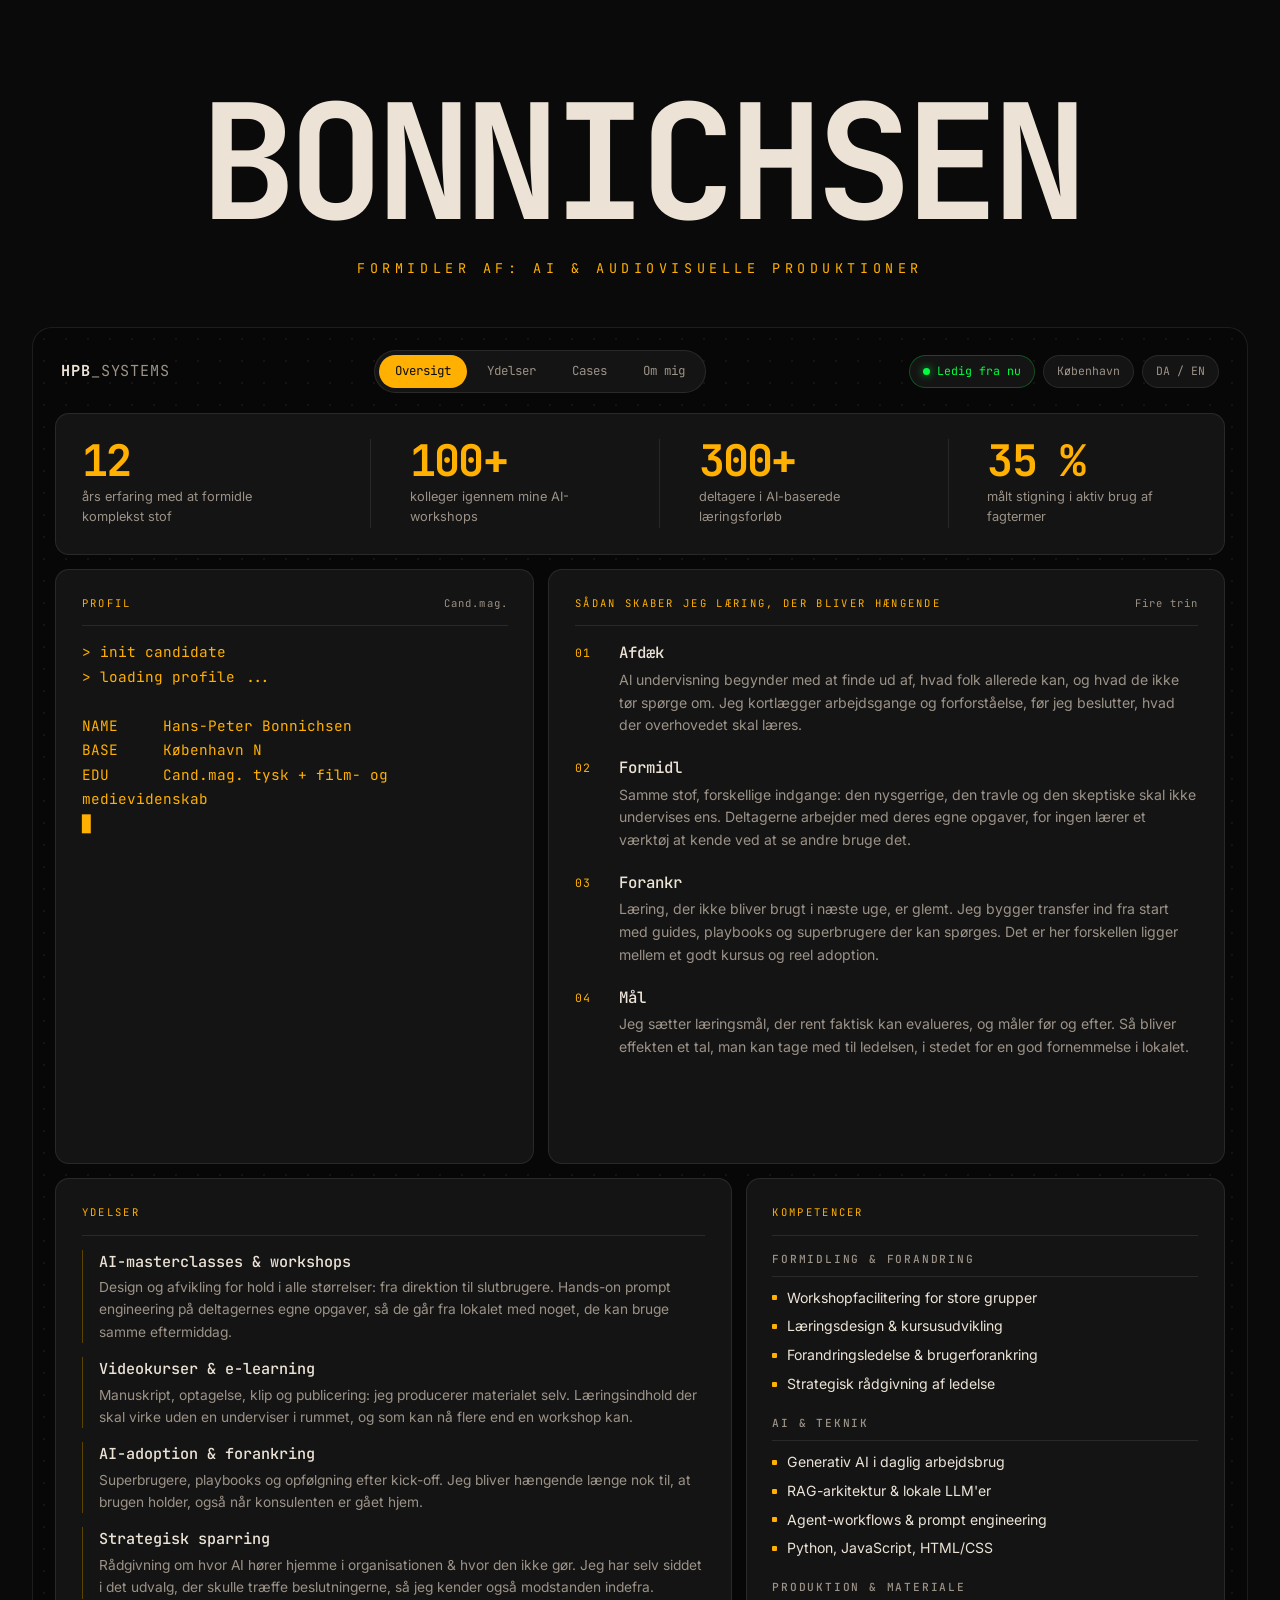
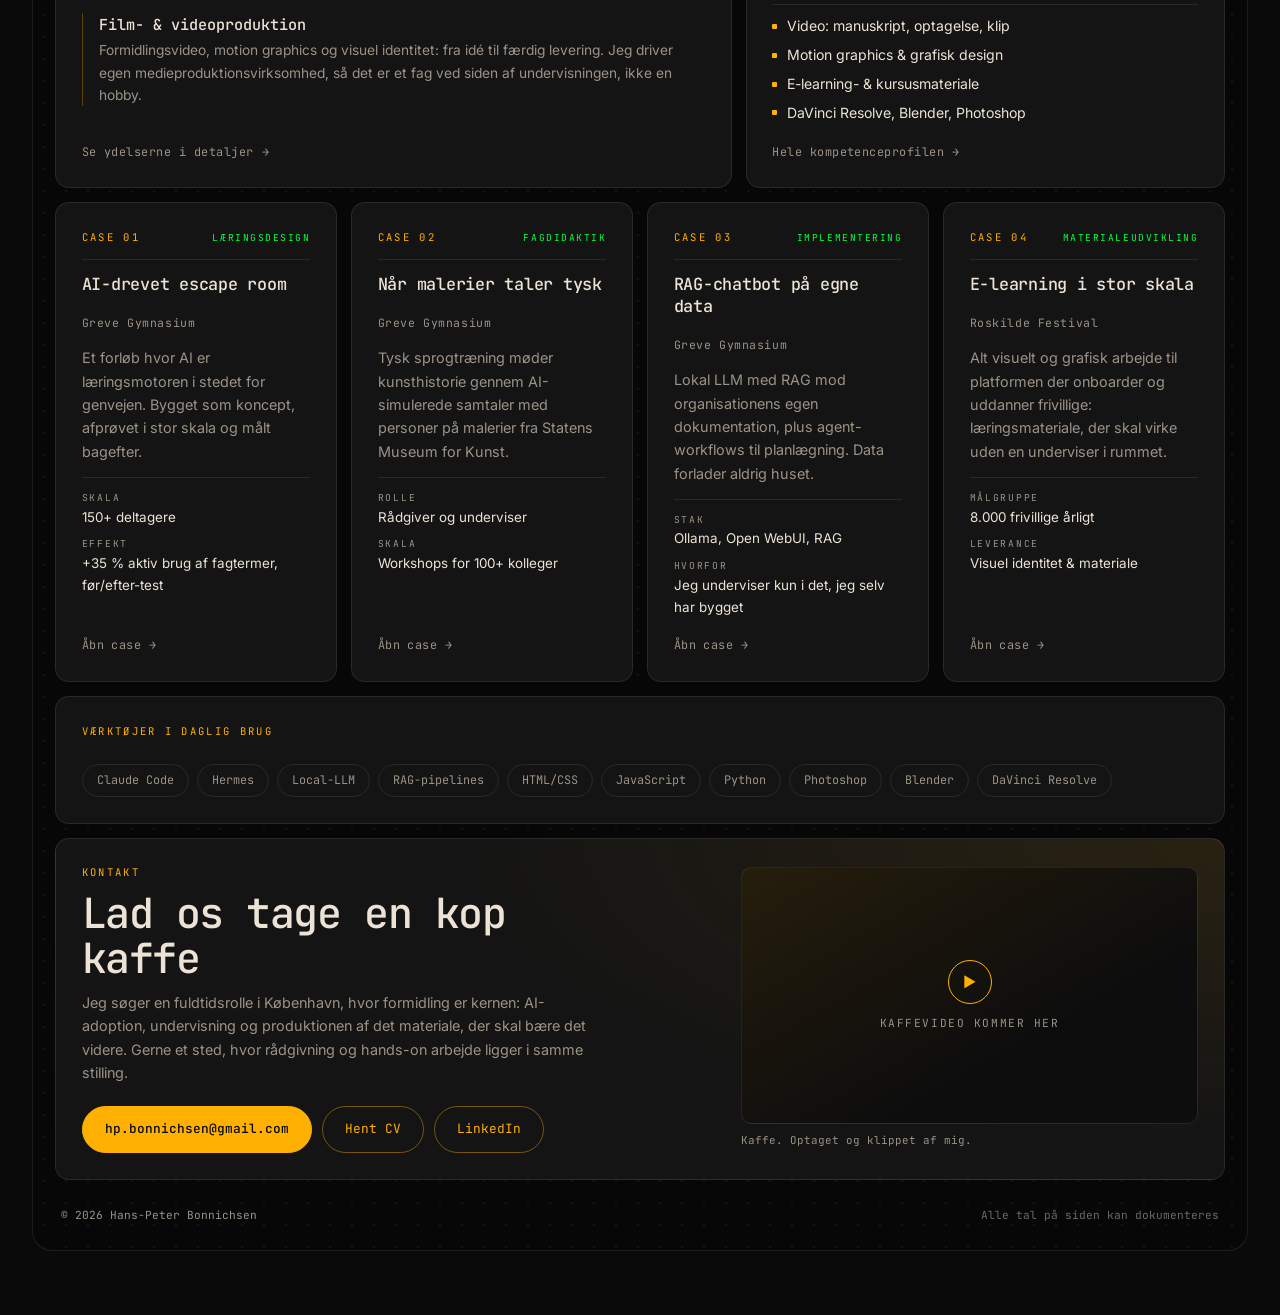
==== index.html @ f0ff15a0 "Portfolio-prototype: forside og om-side" ====
<!DOCTYPE html>
<html lang="da">
<head>
<meta charset="utf-8">
<meta name="viewport" content="width=device-width, initial-scale=1">
<title>Hans-Peter Bonnichsen · Formidler af AI og audiovisuelle produktioner</title>
<meta name="description" content="AI-konsulent, underviser og medieproducent. Jeg får AI ud at leve hos medarbejderne gennem masterclasses, workshops og videokurser. Med forankring og målt effekt.">
<link rel="preconnect" href="https://fonts.googleapis.com">
<link rel="preconnect" href="https://fonts.gstatic.com" crossorigin>
<link href="https://fonts.googleapis.com/css2?family=Inter:wght@400;500;600&family=JetBrains+Mono:wght@400;500;700&display=swap" rel="stylesheet">
<link rel="stylesheet" href="css/style.css">
</head>
<body>

<a class="skip-link" href="#dashboard">Spring til indhold</a>

<!-- ── Wordmark ───────────────────────────────────────────────────────── -->
<header class="wordmark">
  <h1 class="wordmark__text">BONNICHSEN</h1>
  <p class="wordmark__sub">Formidler af: AI &amp; audiovisuelle produktioner</p>
</header>

<!-- ── Dashboard-ramme ────────────────────────────────────────────────── -->
<main class="frame" id="dashboard">
  <div class="frame__inner">

    <!-- Topbar -->
    <nav class="topbar" aria-label="Primær">
      <span class="topbar__logo">HPB<span class="topbar__logo-dim">_SYSTEMS</span></span>

      <ul class="topbar__nav">
        <li><a href="#dashboard" class="is-active" aria-current="page">Oversigt</a></li>
        <li><a href="ydelser.html">Ydelser</a></li>
        <li><a href="cases.html">Cases</a></li>
        <li><a href="om.html">Om mig</a></li>
      </ul>

      <div class="topbar__status">
        <span class="chip chip--live"><span class="dot" aria-hidden="true"></span>Ledig fra nu</span>
        <span class="chip">København</span>
        <span class="chip">DA / EN</span>
      </div>
    </nav>

    <!-- ── Bento-grid ─────────────────────────────────────────────────── -->
    <div class="bento">

      <!-- KPI-stribe -->
      <section class="card card--kpi" aria-label="Nøgletal" data-reveal>
        <ul class="kpis">
          <li class="kpi">
            <span class="kpi__value" data-count="12" data-suffix="">0</span>
            <span class="kpi__unit">års erfaring med at formidle komplekst stof</span>
          </li>
          <li class="kpi">
            <span class="kpi__value" data-count="100" data-suffix="+">0</span>
            <span class="kpi__unit">kolleger igennem mine AI-workshops</span>
          </li>
          <li class="kpi">
            <span class="kpi__value" data-count="300" data-suffix="+">0</span>
            <span class="kpi__unit">deltagere i AI-baserede læringsforløb</span>
          </li>
          <li class="kpi">
            <span class="kpi__value" data-count="35" data-suffix=" %">0</span>
            <span class="kpi__unit">målt stigning i aktiv brug af fagtermer</span>
          </li>
        </ul>
      </section>

      <!-- Profil -->
      <a class="card card--profile" href="om.html" data-reveal>
        <div class="card__head">
          <span class="card__label">Profil</span>
          <span class="card__meta">Cand.mag.</span>
        </div>

        <!-- Terminal og indhold ligger i samme grid-celle, så de kan krydsfade
             uden at kortet skifter højde. Boot-sekvensen er dekorativ: den vises
             kun når JS kører, og kun én gang pr. session. -->
        <div class="profile__stack">
        <div class="terminal" data-terminal aria-hidden="true">
          <pre class="terminal__out"></pre>
        </div>

        <div class="profile__content">
        <div class="identity">
          <!-- Bevidst uden foto: monogrammet holder profilkortet roligt, og
               portrættet er gemt til om-siden. -->
          <div class="avatar" aria-hidden="true">
            <span class="avatar__monogram">HPB</span>
          </div>
          <div>
            <h2 class="card__title card__title--lg">Hans-Peter Bonnichsen</h2>
            <p class="card__org">AI-konsulent, underviser &amp; medieproducent</p>
          </div>
        </div>

        <p class="lede">
          Teknologien er sjældent problemet. Det er afstanden mellem værktøjet og
          den travle medarbejder, der afgør, om AI bliver til værdi eller til et
          abonnement, ingen bruger. Jeg lukker den afstand: i lokalet og i materialet.
        </p>

        <p class="card__text">
          Jeg bygger selv løsningerne, underviser dem der skal bruge dem, og
          producerer det materiale, der skal bære brugen videre bagefter.
          Grundlæggende er jeg uddannet til at oversætte: først mellem dansk og tysk,
          siden mellem billede og betydning, nu mellem det en model kan, og det en
          medarbejder har brug for. Øvelsen er den samme hver gang. Find ud af hvad
          modtageren allerede kan, og byg broen derfra. Cand.mag. i tysk og film- og
          medievidenskab, master i informatik undervejs, tolv år som underviser og
          egen medieproduktionsvirksomhed.
        </p>

        <span class="card__cta">Mere om mig<span class="arrow" aria-hidden="true">→</span></span>
        </div><!-- /profile__content -->
        </div><!-- /profile__stack -->
      </a>

      <!-- Metode -->
      <section class="card card--method" aria-labelledby="metode-titel" data-reveal>
        <div class="card__head">
          <span class="card__label" id="metode-titel">Sådan skaber jeg læring, der bliver hængende</span>
          <span class="card__meta">Fire trin</span>
        </div>

        <ol class="steps">
          <li class="step">
            <span class="step__num">01</span>
            <div>
              <h3 class="step__title">Afdæk</h3>
              <p class="step__text">
                Al undervisning begynder med at finde ud af, hvad folk allerede kan,
                og hvad de ikke tør spørge om. Jeg kortlægger arbejdsgange og
                forforståelse, før jeg beslutter, hvad der overhovedet skal læres.
              </p>
            </div>
          </li>
          <li class="step">
            <span class="step__num">02</span>
            <div>
              <h3 class="step__title">Formidl</h3>
              <p class="step__text">
                Samme stof, forskellige indgange: den nysgerrige, den travle og den
                skeptiske skal ikke undervises ens. Deltagerne arbejder med deres egne
                opgaver, for ingen lærer et værktøj at kende ved at se andre bruge det.
              </p>
            </div>
          </li>
          <li class="step">
            <span class="step__num">03</span>
            <div>
              <h3 class="step__title">Forankr</h3>
              <p class="step__text">
                Læring, der ikke bliver brugt i næste uge, er glemt. Jeg bygger transfer
                ind fra start med guides, playbooks og superbrugere der kan spørges. 
                Det er her forskellen ligger mellem et godt kursus og reel adoption.
              </p>
            </div>
          </li>
          <li class="step">
            <span class="step__num">04</span>
            <div>
              <h3 class="step__title">Mål</h3>
              <p class="step__text">
                Jeg sætter læringsmål, der rent faktisk kan evalueres, og måler før og
                efter. Så bliver effekten et tal, man kan tage med til ledelsen, i stedet
                for en god fornemmelse i lokalet.
              </p>
            </div>
          </li>
        </ol>
      </section>

      <!-- Ydelser -->
      <a class="card card--services" href="ydelser.html" data-reveal>
        <div class="card__head">
          <span class="card__label">Ydelser</span>
        </div>

        <ul class="services">
          <li class="service">
            <h3 class="service__title">AI-masterclasses &amp; workshops</h3>
            <p class="service__text">
              Design og afvikling for hold i alle størrelser: fra direktion til
              slutbrugere. Hands-on prompt engineering på deltagernes egne opgaver,
              så de går fra lokalet med noget, de kan bruge samme eftermiddag.
            </p>
          </li>
          <li class="service">
            <h3 class="service__title">Videokurser &amp; e-learning</h3>
            <p class="service__text">
              Manuskript, optagelse, klip og publicering: jeg producerer materialet
              selv. Læringsindhold der skal virke uden en underviser i rummet, og
              som kan nå flere end en workshop kan.
            </p>
          </li>
          <li class="service">
            <h3 class="service__title">AI-adoption &amp; forankring</h3>
            <p class="service__text">
              Superbrugere, playbooks og opfølgning efter kick-off. Jeg bliver
              hængende længe nok til, at brugen holder, også når konsulenten er
              gået hjem.
            </p>
          </li>
          <li class="service">
            <h3 class="service__title">Strategisk sparring</h3>
            <p class="service__text">
              Rådgivning om hvor AI hører hjemme i organisationen &amp; hvor den ikke
              gør. Jeg har selv siddet i det udvalg, der skulle træffe beslutningerne,
              så jeg kender også modstanden indefra.
            </p>
          </li>
          <li class="service">
            <h3 class="service__title">Film- &amp; videoproduktion</h3>
            <p class="service__text">
              Formidlingsvideo, motion graphics og visuel identitet: fra idé til
              færdig levering. Jeg driver egen medieproduktionsvirksomhed, så det er
              et fag ved siden af undervisningen, ikke en hobby.
            </p>
          </li>
        </ul>

        <span class="card__cta">Se ydelserne i detaljer<span class="arrow" aria-hidden="true">→</span></span>
      </a>

      <!-- Kompetencer -->
      <a class="card card--skills" href="kompetencer.html" data-reveal>
        <div class="card__head">
          <span class="card__label">Kompetencer</span>
        </div>

        <div class="skillset">
          <h3 class="skillset__head">Formidling &amp; forandring</h3>
          <ul class="skillset__list">
            <li>Workshopfacilitering for store grupper</li>
            <li>Læringsdesign &amp; kursusudvikling</li>
            <li>Forandringsledelse &amp; brugerforankring</li>
            <li>Strategisk rådgivning af ledelse</li>
          </ul>
        </div>

        <div class="skillset">
          <h3 class="skillset__head">AI &amp; teknik</h3>
          <ul class="skillset__list">
            <li>Generativ AI i daglig arbejdsbrug</li>
            <li>RAG-arkitektur &amp; lokale LLM'er</li>
            <li>Agent-workflows &amp; prompt engineering</li>
            <li>Python, JavaScript, HTML/CSS</li>
          </ul>
        </div>

        <div class="skillset">
          <h3 class="skillset__head">Produktion &amp; materiale</h3>
          <ul class="skillset__list">
            <li>Video: manuskript, optagelse, klip</li>
            <li>Motion graphics &amp; grafisk design</li>
            <li>E-learning- &amp; kursusmateriale</li>
            <li>DaVinci Resolve, Blender, Photoshop</li>
          </ul>
        </div>

        <span class="card__cta">Hele kompetenceprofilen<span class="arrow" aria-hidden="true">→</span></span>
      </a>

      <!-- Cases -->
      <a class="card card--case" href="cases/escape-room.html" data-reveal>
        <div class="card__head">
          <span class="card__label">Case 01</span>
          <span class="tag">Læringsdesign</span>
        </div>
        <h3 class="card__title">AI-drevet escape room</h3>
        <p class="card__org">Greve Gymnasium</p>
        <p class="card__text">
          Et forløb hvor AI er læringsmotoren i stedet for genvejen. Bygget som
          koncept, afprøvet i stor skala og målt bagefter.
        </p>
        <dl class="facts">
          <div><dt>Skala</dt><dd>150+ deltagere</dd></div>
          <div><dt>Effekt</dt><dd class="facts__hi">+35 % aktiv brug af fagtermer, før/efter-test</dd></div>
        </dl>
        <span class="card__cta">Åbn case<span class="arrow" aria-hidden="true">→</span></span>
      </a>

      <a class="card card--case" href="cases/ai-strategi.html" data-reveal>
        <div class="card__head">
          <span class="card__label">Case 02</span>
          <span class="tag">Fagdidaktik</span>
        </div>
        <h3 class="card__title">Når malerier taler tysk</h3>
        <p class="card__org">Greve Gymnasium</p>
        <p class="card__text">
          Tysk sprogtræning møder kunsthistorie gennem AI-simulerede samtaler 
          med personer på malerier fra Statens Museum for Kunst.
        </p>
        <dl class="facts">
          <div><dt>Rolle</dt><dd>Rådgiver og underviser</dd></div>
          <div><dt>Skala</dt><dd class="facts__hi">Workshops for 100+ kolleger</dd></div>
        </dl>
        <span class="card__cta">Åbn case<span class="arrow" aria-hidden="true">→</span></span>
      </a>

      <a class="card card--case" href="cases/rag-chatbot.html" data-reveal>
        <div class="card__head">
          <span class="card__label">Case 03</span>
          <span class="tag">Implementering</span>
        </div>
        <h3 class="card__title">RAG-chatbot på egne data</h3>
        <p class="card__org">Greve Gymnasium</p>
        <p class="card__text">
          Lokal LLM med RAG mod organisationens egen dokumentation, plus
          agent-workflows til planlægning. Data forlader aldrig huset.
        </p>
        <dl class="facts">
          <div><dt>Stak</dt><dd>Ollama, Open WebUI, RAG</dd></div>
          <div><dt>Hvorfor</dt><dd class="facts__hi">Jeg underviser kun i det, jeg selv har bygget</dd></div>
        </dl>
        <span class="card__cta">Åbn case<span class="arrow" aria-hidden="true">→</span></span>
      </a>

      <a class="card card--case" href="cases/roskilde-elearning.html" data-reveal>
        <div class="card__head">
          <span class="card__label">Case 04</span>
          <span class="tag">Materialeudvikling</span>
        </div>
        <h3 class="card__title">E-learning i stor skala</h3>
        <p class="card__org">Roskilde Festival</p>
        <p class="card__text">
          Alt visuelt og grafisk arbejde til platformen der onboarder og uddanner
          frivillige: læringsmateriale, der skal virke uden en underviser i rummet.
        </p>
        <dl class="facts">
          <div><dt>Målgruppe</dt><dd class="facts__hi">8.000 frivillige årligt</dd></div>
          <div><dt>Leverance</dt><dd>Visuel identitet &amp; materiale</dd></div>
        </dl>
        <span class="card__cta">Åbn case<span class="arrow" aria-hidden="true">→</span></span>
      </a>

      <!-- Værktøjsstribe -->
      <section class="card card--tools" aria-label="Værktøjer" data-reveal>
        <span class="card__label">Værktøjer i daglig brug</span>
        <ul class="tools">
          <li>Claude Code</li>
          <li>Hermes</li>
          <li>Local-LLM</li>
          <li>RAG-pipelines</li>
          <li>HTML/CSS</li>
          <li>JavaScript</li>
          <li>Python</li>
          <li>Photoshop</li>
          <li>Blender</li>
          <li>DaVinci Resolve</li>
        </ul>
      </section>

      <!-- Kontakt -->
      <section class="card card--contact" aria-labelledby="kontakt-titel" data-reveal>
        <div class="contact__text">
          <span class="card__label" id="kontakt-titel">Kontakt</span>
          <h2 class="card__title card__title--xl">Lad os tage en kop kaffe</h2>
          <p class="card__text">
            Jeg søger en fuldtidsrolle i København, hvor formidling er kernen:
            AI-adoption, undervisning og produktionen af det materiale, der skal
            bære det videre. Gerne et sted, hvor rådgivning og hands-on arbejde
            ligger i samme stilling.
          </p>
        </div>
        <!-- Kaffevideoen. Videofilen ligger IKKE i repoet: læg den som asset på et
             GitHub Release og sæt den direkte .mp4-URL ind nedenfor. Når URL'en er
             på plads, slettes .video-ph og kommentaren omkring <video> fjernes.
        <figure class="contact__video">
          <video controls preload="none" playsinline poster="assets/kaffe-poster.jpg">
            <source src="URL_TIL_KAFFEVIDEO.mp4" type="video/mp4">
            <a href="URL_TIL_KAFFEVIDEO.mp4">Hent videoen</a>
          </video>
          <figcaption>Kaffe. Optaget og klippet af mig.</figcaption>
        </figure>
        -->
        <figure class="contact__video">
          <div class="video-ph">
            <span class="video-ph__icon" aria-hidden="true">&#9654;</span>
            <span class="video-ph__text">Kaffevideo kommer her</span>
          </div>
          <figcaption>Kaffe. Optaget og klippet af mig.</figcaption>
        </figure>

        <div class="contact__actions">
          <a class="btn btn--primary" href="mailto:hp.bonnichsen@gmail.com">hp.bonnichsen@gmail.com</a>
          <!-- TODO: læg CV'et i assets/ -->
          <a class="btn" href="assets/hpb_cv.pdf" download>Hent CV</a>
          <!-- TODO: indsæt din LinkedIn-URL -->
          <a class="btn" href="#">LinkedIn</a>
        </div>
      </section>

    </div><!-- /bento -->

    <footer class="footer">
      <span>© <span id="year">2026</span> Hans-Peter Bonnichsen</span>
      <span class="footer__dim">Alle tal på siden kan dokumenteres</span>
    </footer>

  </div>
</main>

<script src="js/main.js"></script>
</body>
</html>
---- css/style.css ----
/* ==========================================================================
   HPB_SYSTEMS — portfolio
   Nostromo-paletten, men amber er ACCENT: brødtekst er varm off-white, så
   siden er behagelig at læse og læser professionelt frem for retro-terminal.
   Ren HTML/CSS/JS — ingen build, ingen afhængigheder.
   ========================================================================== */

:root {
  /* flader */
  --bg:          #0a0a0a;
  --frame:       #070707;
  --panel:       #141414;
  --panel-hi:    #1a1a1a;

  /* tekst */
  --ink:         #ece3d6;   /* brødtekst — 15,7:1 mod --panel */
  --ink-dim:     #9c9287;   /* sekundær  —  6,1:1 mod --panel */

  /* accenter (Nostromo) */
  --amber:       #e8a000;
  --amber-hot:   #ffb000;   /* 10,4:1 mod --panel */
  --amber-dim:   #5a4500;   /* KUN kanter og dekoration, aldrig tekst */
  --phosphor:    #00ff41;
  --alert:       #ff3030;

  --line:        rgba(236, 227, 214, 0.10);
  --line-strong: rgba(255, 176, 0, 0.42);

  --font-mono: "JetBrains Mono", ui-monospace, SFMono-Regular, monospace;
  --font-sans: "Inter", system-ui, "Segoe UI", sans-serif;

  --radius: 14px;
  --gap: 14px;
  --ease: cubic-bezier(0.22, 1, 0.36, 1);
}

*, *::before, *::after { box-sizing: border-box; }

html { -webkit-text-size-adjust: 100%; }

body {
  margin: 0;
  background: var(--bg);
  color: var(--ink);
  font-family: var(--font-sans);
  font-size: 15px;
  line-height: 1.62;
  -webkit-font-smoothing: antialiased;
  -moz-osx-font-smoothing: grayscale;
}

h1, h2, h3 { font-family: var(--font-mono); font-weight: 500; margin: 0; }
p { margin: 0; }
ul, ol, dl { margin: 0; padding: 0; list-style: none; }
dd { margin: 0; }
a { color: inherit; text-decoration: none; }

::selection { background: var(--amber-hot); color: #0a0a0a; }

:focus-visible {
  outline: 2px solid var(--amber-hot);
  outline-offset: 3px;
  border-radius: 4px;
}

.skip-link {
  position: absolute;
  left: -9999px;
  top: 0;
  background: var(--amber-hot);
  color: #0a0a0a;
  padding: 10px 16px;
  font-family: var(--font-mono);
  z-index: 100;
}
.skip-link:focus { left: 12px; top: 12px; }

/* ── Wordmark ─────────────────────────────────────────────────────────── */

.wordmark {
  padding: clamp(40px, 7vw, 92px) 20px clamp(26px, 4vw, 48px);
  text-align: center;
}

.wordmark__text {
  font-family: var(--font-mono);
  font-weight: 700;
  color: var(--ink);
  font-size: clamp(2.4rem, 12.5vw, 10.5rem);
  line-height: 0.9;
  letter-spacing: -0.05em;
  margin: 0;
}

.wordmark__sub {
  margin-top: clamp(14px, 2vw, 24px);
  font-family: var(--font-mono);
  font-size: clamp(0.68rem, 1.4vw, 0.84rem);
  letter-spacing: 0.34em;
  text-transform: uppercase;
  color: var(--amber-hot);
}

/* ── Dashboard-ramme ──────────────────────────────────────────────────── */

.frame { padding: 0 clamp(10px, 2.5vw, 32px) clamp(28px, 5vw, 64px); }

.frame__inner {
  max-width: 1440px;
  margin: 0 auto;
  padding: clamp(14px, 2vw, 22px);
  border: 1px solid var(--line);
  border-radius: calc(var(--radius) + 6px);
  background-color: var(--frame);
  background-image: radial-gradient(rgba(236, 227, 214, 0.055) 1px, transparent 1px);
  background-size: 22px 22px;
}

/* ── Topbar ───────────────────────────────────────────────────────────── */

.topbar {
  display: flex;
  align-items: center;
  gap: 16px;
  flex-wrap: wrap;
  padding: 0 6px clamp(14px, 2vw, 20px);
}

.topbar__logo {
  font-family: var(--font-mono);
  font-weight: 700;
  font-size: 0.95rem;
  letter-spacing: 0.06em;
  color: var(--ink);
}
.topbar__logo-dim { color: var(--ink-dim); font-weight: 400; }

.topbar__nav {
  display: flex;
  gap: 4px;
  margin-left: auto;
  padding: 4px;
  border: 1px solid var(--line);
  border-radius: 999px;
  background: var(--panel);
}

.topbar__nav a {
  display: block;
  padding: 6px 16px;
  border-radius: 999px;
  font-family: var(--font-mono);
  font-size: 0.78rem;
  color: var(--ink-dim);
  transition: color 0.18s var(--ease), background 0.18s var(--ease);
}
.topbar__nav a:hover { color: var(--ink); background: var(--panel-hi); }
.topbar__nav a.is-active { color: #0a0a0a; background: var(--amber-hot); }

.topbar__status { display: flex; gap: 8px; margin-left: auto; flex-wrap: wrap; }

.chip {
  display: inline-flex;
  align-items: center;
  gap: 7px;
  padding: 6px 13px;
  border: 1px solid var(--line);
  border-radius: 999px;
  background: var(--panel);
  font-family: var(--font-mono);
  font-size: 0.72rem;
  color: var(--ink-dim);
  white-space: nowrap;
}
.chip--live { color: var(--phosphor); border-color: rgba(0, 255, 65, 0.26); }

.dot {
  width: 7px; height: 7px;
  border-radius: 50%;
  background: var(--phosphor);
  box-shadow: 0 0 8px rgba(0, 255, 65, 0.75);
  animation: pulse 2.4s ease-in-out infinite;
}
@keyframes pulse { 50% { opacity: 0.3; } }

/* ── Bento-grid ───────────────────────────────────────────────────────── */

.bento {
  display: grid;
  grid-template-columns: repeat(12, 1fr);
  gap: var(--gap);
}

.card {
  position: relative;
  display: flex;
  flex-direction: column;
  gap: 14px;
  padding: clamp(18px, 2vw, 28px);
  border: 1px solid var(--line);
  border-radius: var(--radius);
  background: var(--panel);
}

a.card { transition: border-color 0.22s var(--ease), background 0.22s var(--ease), transform 0.22s var(--ease); }
a.card:hover { border-color: var(--line-strong); background: var(--panel-hi); transform: translateY(-3px); }
a.card:hover .arrow { transform: translateX(4px); }
a.card:hover .card__cta { color: var(--amber-hot); }

/* placering */
.card--kpi      { grid-column: span 12; }
.card--profile  { grid-column: span 5; }
.card--method   { grid-column: span 7; }
.card--services { grid-column: span 7; }
.card--skills   { grid-column: span 5; }
.card--case     { grid-column: span 3; }
.card--tools    { grid-column: span 12; }
.card--contact  { grid-column: span 12; }

/* fælles kortdele */
.card__head {
  display: flex;
  align-items: baseline;
  justify-content: space-between;
  gap: 12px;
  padding-bottom: 13px;
  border-bottom: 1px solid var(--line);
}

.card__label {
  font-family: var(--font-mono);
  font-size: 0.66rem;
  letter-spacing: 0.22em;
  text-transform: uppercase;
  color: var(--amber-hot);
}

.card__meta {
  font-family: var(--font-mono);
  font-size: 0.66rem;
  letter-spacing: 0.1em;
  color: var(--ink-dim);
}

.card__title { font-size: 1.05rem; color: var(--ink); letter-spacing: -0.015em; line-height: 1.3; }
.card__title--lg { font-size: clamp(1.25rem, 1.9vw, 1.6rem); line-height: 1.16; letter-spacing: -0.03em; }
.card__title--xl { font-size: clamp(1.6rem, 3.4vw, 2.6rem); line-height: 1.08; letter-spacing: -0.035em; }

.card__org {
  font-family: var(--font-mono);
  font-size: 0.72rem;
  letter-spacing: 0.05em;
  color: var(--ink-dim);
  margin-top: 4px;
}

.card__text { font-size: 0.9rem; color: var(--ink-dim); }

.card__cta {
  margin-top: auto;
  padding-top: 4px;
  display: inline-flex;
  align-items: center;
  gap: 8px;
  font-family: var(--font-mono);
  font-size: 0.74rem;
  letter-spacing: 0.04em;
  color: var(--ink-dim);
  transition: color 0.2s var(--ease);
}
.arrow { transition: transform 0.22s var(--ease); }

.lede {
  font-size: 1.02rem;
  line-height: 1.5;
  color: var(--ink);
  border-left: 2px solid var(--amber-hot);
  padding-left: 14px;
}

.tag {
  font-family: var(--font-mono);
  font-size: 0.6rem;
  letter-spacing: 0.16em;
  text-transform: uppercase;
  color: var(--phosphor);
}

/* ── KPI-stribe ───────────────────────────────────────────────────────── */

.kpis {
  display: grid;
  grid-template-columns: repeat(4, 1fr);
  gap: clamp(16px, 3vw, 40px);
}

.kpi { display: flex; flex-direction: column; gap: 4px; }
.kpi + .kpi { border-left: 1px solid var(--line); padding-left: clamp(16px, 3vw, 40px); }

.kpi__value {
  font-family: var(--font-mono);
  font-weight: 700;
  font-size: clamp(1.9rem, 3.4vw, 2.9rem);
  line-height: 1;
  letter-spacing: -0.04em;
  color: var(--amber-hot);
  font-variant-numeric: tabular-nums;
}

.kpi__unit { font-size: 0.8rem; color: var(--ink-dim); max-width: 26ch; }

/* ── Profil ───────────────────────────────────────────────────────────── */

.identity { display: flex; align-items: center; gap: 16px; }

.avatar {
  flex: none;
  width: 76px;
  height: 76px;
  border-radius: 50%;
  border: 1px solid var(--line-strong);
  background: linear-gradient(150deg, rgba(255, 176, 0, 0.14), transparent 65%), #101010;
  display: grid;
  place-items: center;
  overflow: hidden;
}
.avatar img { width: 100%; height: 100%; object-fit: cover; }

.avatar__monogram {
  font-family: var(--font-mono);
  font-weight: 700;
  font-size: 0.9rem;
  letter-spacing: 0.12em;
  color: var(--amber-hot);
}

/* ── Metode ───────────────────────────────────────────────────────────── */

.steps { display: grid; gap: 18px; }

.step { display: flex; gap: 18px; align-items: flex-start; }

.step__num {
  font-family: var(--font-mono);
  font-size: 0.72rem;
  letter-spacing: 0.1em;
  color: var(--amber-hot);
  padding-top: 4px;
  min-width: 26px;
}

.step__title { font-size: 0.98rem; color: var(--ink); }
.step__text { font-size: 0.88rem; color: var(--ink-dim); margin-top: 3px; }

/* ── Ydelser ──────────────────────────────────────────────────────────── */

.services { display: grid; gap: 14px; }

.service { padding-left: 16px; border-left: 1px solid var(--amber-dim); }
.service__title { font-size: 0.95rem; color: var(--ink); }
.service__text { font-size: 0.86rem; color: var(--ink-dim); margin-top: 2px; }

/* ── Kompetencer ──────────────────────────────────────────────────────── */

.skillset + .skillset { margin-top: 4px; }

.skillset__head {
  font-size: 0.7rem;
  letter-spacing: 0.16em;
  text-transform: uppercase;
  color: var(--ink-dim);
  padding-bottom: 8px;
  margin-bottom: 10px;
  border-bottom: 1px solid var(--line);
}

.skillset__list { display: grid; gap: 6px; }

.skillset__list li {
  font-size: 0.88rem;
  color: var(--ink);
  padding-left: 15px;
  position: relative;
}
.skillset__list li::before {
  content: "";
  position: absolute;
  left: 0;
  top: 0.62em;
  width: 5px; height: 5px;
  background: var(--amber-hot);
  border-radius: 1px;
}

/* ── Case-fakta ───────────────────────────────────────────────────────── */

.facts {
  display: grid;
  gap: 8px;
  padding-top: 12px;
  border-top: 1px solid var(--line);
}

.facts > div { display: grid; gap: 1px; }

.facts dt {
  font-family: var(--font-mono);
  font-size: 0.6rem;
  letter-spacing: 0.18em;
  text-transform: uppercase;
  color: var(--ink-dim);
}
.facts dd { font-size: 0.84rem; color: var(--ink); }
.facts__hi { color: var(--amber-hot); }

/* ── Værktøjsstribe ───────────────────────────────────────────────────── */

.card--tools { flex-direction: row; align-items: center; gap: 24px; flex-wrap: wrap; }

.tools { display: flex; flex-wrap: wrap; gap: 8px; }

.tools li {
  padding: 6px 14px;
  border: 1px solid var(--line);
  border-radius: 999px;
  font-family: var(--font-mono);
  font-size: 0.74rem;
  color: var(--ink-dim);
}

/* ── Kontakt ──────────────────────────────────────────────────────────── */

.card--contact {
  display: grid;
  grid-template-columns: minmax(0, 1.15fr) minmax(0, 0.85fr);
  align-items: center;
  gap: 22px 40px;
  background:
    radial-gradient(120% 160% at 100% 0%, rgba(255, 176, 0, 0.09), transparent 55%),
    var(--panel);
}

.contact__text { grid-column: 1; display: grid; gap: 10px; max-width: 56ch; }
.contact__video { grid-column: 2; grid-row: 1 / span 2; }
.contact__actions { grid-column: 1; display: flex; flex-wrap: wrap; gap: 10px; }

.btn {
  display: inline-flex;
  align-items: center;
  padding: 12px 22px;
  border: 1px solid var(--line-strong);
  border-radius: 999px;
  font-family: var(--font-mono);
  font-size: 0.8rem;
  color: var(--amber-hot);
  transition: background 0.2s var(--ease), color 0.2s var(--ease), border-color 0.2s var(--ease);
}
.btn:hover { background: var(--panel-hi); border-color: var(--amber-hot); }

.btn--primary { background: var(--amber-hot); border-color: var(--amber-hot); color: #0a0a0a; font-weight: 500; }
.btn--primary:hover { background: var(--amber); border-color: var(--amber); color: #0a0a0a; }

/* ── Terminal-intro i profilkortet ────────────────────────────────────── */

/* Terminal og indhold deler den samme grid-celle. Cellen er altid lige så høj
   som det færdige indhold, så overgangen ikke flytter rundt på kortet, og de to
   lag kan krydsfade i stedet for at klippe. */
.profile__stack { display: grid; flex: 1; }
.profile__stack > * { grid-area: 1 / 1; min-width: 0; }

/* Usynlig som udgangspunkt. JS tænder den kun hvis den kan afvikles ordentligt,
   så uden JS, med reduceret bevægelse eller i en søgemaskine ser man altid det
   færdige indhold. */
.terminal {
  opacity: 0;
  visibility: hidden;
  transition: opacity 0.45s var(--ease), visibility 0s linear 0.45s;
}

.card--profile.is-booting .terminal {
  opacity: 1;
  visibility: visible;
  transition: opacity 0.25s var(--ease), visibility 0s;
}

.profile__content {
  display: flex;
  flex-direction: column;
  gap: 14px;
  transition: opacity 0.55s var(--ease), transform 0.55s var(--ease);
}

.card--profile.is-booting .profile__content {
  opacity: 0;
  transform: translateY(8px);
  transition-duration: 0.2s;
}

.terminal__out {
  margin: 0;
  font-family: var(--font-mono);
  font-size: 0.9rem;
  line-height: 1.7;
  color: var(--amber-hot);
  white-space: pre-wrap;
  word-break: break-word;
}

.terminal__out::after {
  content: "\2588";
  color: var(--amber-hot);
  animation: caret 1s steps(1) infinite;
}
.card--profile.is-resolved .terminal__out::after,
.card--profile:not(.is-booting) .terminal__out::after { content: none; }

@keyframes caret { 50% { opacity: 0; } }

/* ── Kaffevideo i kontaktkortet ───────────────────────────────────────── */

.contact__video { margin: 0; display: flex; flex-direction: column; gap: 8px; }

.contact__video video,
.video-ph {
  width: 100%;
  aspect-ratio: 16 / 9;
  border: 1px solid var(--line);
  border-radius: 10px;
  background: #0d0d0d;
}

.video-ph {
  display: grid;
  place-content: center;
  justify-items: center;
  gap: 10px;
  background: linear-gradient(150deg, rgba(255, 176, 0, 0.10), transparent 65%), #0d0d0d;
}

.video-ph__icon {
  display: grid;
  place-items: center;
  width: 44px;
  height: 44px;
  border: 1px solid var(--amber-hot);
  border-radius: 50%;
  color: var(--amber-hot);
  font-size: 0.9rem;
}

.video-ph__text {
  font-family: var(--font-mono);
  font-size: 0.7rem;
  letter-spacing: 0.14em;
  text-transform: uppercase;
  color: var(--ink-dim);
}

.contact__video figcaption {
  font-family: var(--font-mono);
  font-size: 0.68rem;
  color: var(--ink-dim);
}

/* ── Undersider: kapitler og billeder ─────────────────────────────────── */

.page-head { padding: 0 6px clamp(18px, 3vw, 30px); }

.page-head__title {
  font-family: var(--font-mono);
  font-weight: 700;
  font-size: clamp(1.8rem, 5vw, 3.4rem);
  line-height: 1;
  letter-spacing: -0.04em;
  color: var(--ink);
}

.page-head__sub {
  margin-top: 12px;
  max-width: 62ch;
  font-size: 1.02rem;
  color: var(--ink-dim);
}

.chapter { grid-column: span 12; }

.chapter__head {
  display: flex;
  align-items: baseline;
  gap: 16px;
  padding-bottom: 13px;
  margin-bottom: 18px;
  border-bottom: 1px solid var(--line);
}

.chapter__num {
  font-family: var(--font-mono);
  font-size: 0.7rem;
  letter-spacing: 0.2em;
  color: var(--amber-hot);
}

.chapter__title {
  font-size: clamp(1.15rem, 2vw, 1.5rem);
  letter-spacing: -0.02em;
  color: var(--ink);
}

.chapter__body { display: grid; grid-template-columns: minmax(0, 1fr) minmax(0, 320px); gap: 32px; align-items: start; }
.chapter__body--plain { grid-template-columns: minmax(0, 1fr); }

.prose { display: grid; gap: 14px; max-width: 68ch; }
.prose p { font-size: 0.96rem; color: var(--ink); }
.prose p.muted { color: var(--ink-dim); }

.prose strong { color: var(--amber-hot); font-weight: 500; }

.figure { margin: 0; display: grid; gap: 8px; }
.figure img { width: 100%; height: auto; border-radius: 10px; border: 1px solid var(--line); }

.figure figcaption {
  font-family: var(--font-mono);
  font-size: 0.68rem;
  color: var(--ink-dim);
}

.ph {
  display: grid;
  place-items: center;
  border: 1px dashed var(--amber-dim);
  border-radius: 10px;
  background: #0d0d0d;
  color: var(--ink-dim);
  font-family: var(--font-mono);
  font-size: 0.68rem;
  letter-spacing: 0.1em;
  text-align: center;
  padding: 12px;
}
.ph--portrait { aspect-ratio: 4 / 5; }
.ph--wide { aspect-ratio: 16 / 9; }
.ph--square { aspect-ratio: 1 / 1; }

.gallery {
  display: grid;
  grid-template-columns: repeat(auto-fit, minmax(160px, 1fr));
  gap: 12px;
  margin-top: 18px;
}

/* ── Footer ───────────────────────────────────────────────────────────── */

.footer {
  display: flex;
  justify-content: space-between;
  flex-wrap: wrap;
  gap: 8px;
  padding: clamp(16px, 2.4vw, 26px) 6px 4px;
  font-family: var(--font-mono);
  font-size: 0.7rem;
  color: var(--ink-dim);
}
.footer__dim { opacity: 0.7; }

/* ── Reveal ved scroll ────────────────────────────────────────────────── */

[data-reveal] {
  opacity: 0;
  transform: translateY(14px);
  transition: opacity 0.5s var(--ease), transform 0.5s var(--ease);
}
[data-reveal].is-visible { opacity: 1; transform: none; }

/* ── Responsivt ───────────────────────────────────────────────────────── */

@media (max-width: 1180px) {
  .card--profile, .card--method, .card--services, .card--skills { grid-column: span 12; }
  .card--case { grid-column: span 6; }
}

@media (max-width: 860px) {
  .kpis { grid-template-columns: repeat(2, 1fr); gap: 22px; }
  .kpi + .kpi { border-left: none; padding-left: 0; }
  .kpi:nth-child(even) { border-left: 1px solid var(--line); padding-left: 22px; }
}

@media (max-width: 640px) {
  body { font-size: 14.5px; }
  .topbar { justify-content: space-between; }
  .topbar__nav { order: 3; margin-left: 0; width: 100%; justify-content: center; overflow-x: auto; }
  .topbar__status { margin-left: 0; }
  .kpis { grid-template-columns: 1fr; }
  .kpi:nth-child(even) { border-left: none; padding-left: 0; }
  .card--case { grid-column: span 12; }
  .frame__inner { background-size: 18px 18px; }
  .card--tools { flex-direction: column; align-items: flex-start; }
  .card--contact { grid-template-columns: minmax(0, 1fr); }
  .contact__text, .contact__video, .contact__actions { grid-column: 1; grid-row: auto; }
  .chapter__body { grid-template-columns: minmax(0, 1fr); }
}

/* ── Reduceret bevægelse ──────────────────────────────────────────────── */

@media (prefers-reduced-motion: reduce) {
  *, *::before, *::after {
    animation-duration: 0.001ms !important;
    animation-iteration-count: 1 !important;
    transition-duration: 0.001ms !important;
  }
  [data-reveal] { opacity: 1; transform: none; }
}

/* ── Print ────────────────────────────────────────────────────────────── */

@media print {
  body { background: #fff; color: #000; }
  .frame__inner { background: none; border: none; }
  .card { border-color: #ccc; background: none; break-inside: avoid; }
  .topbar__status, .card__cta, .skip-link { display: none; }
}
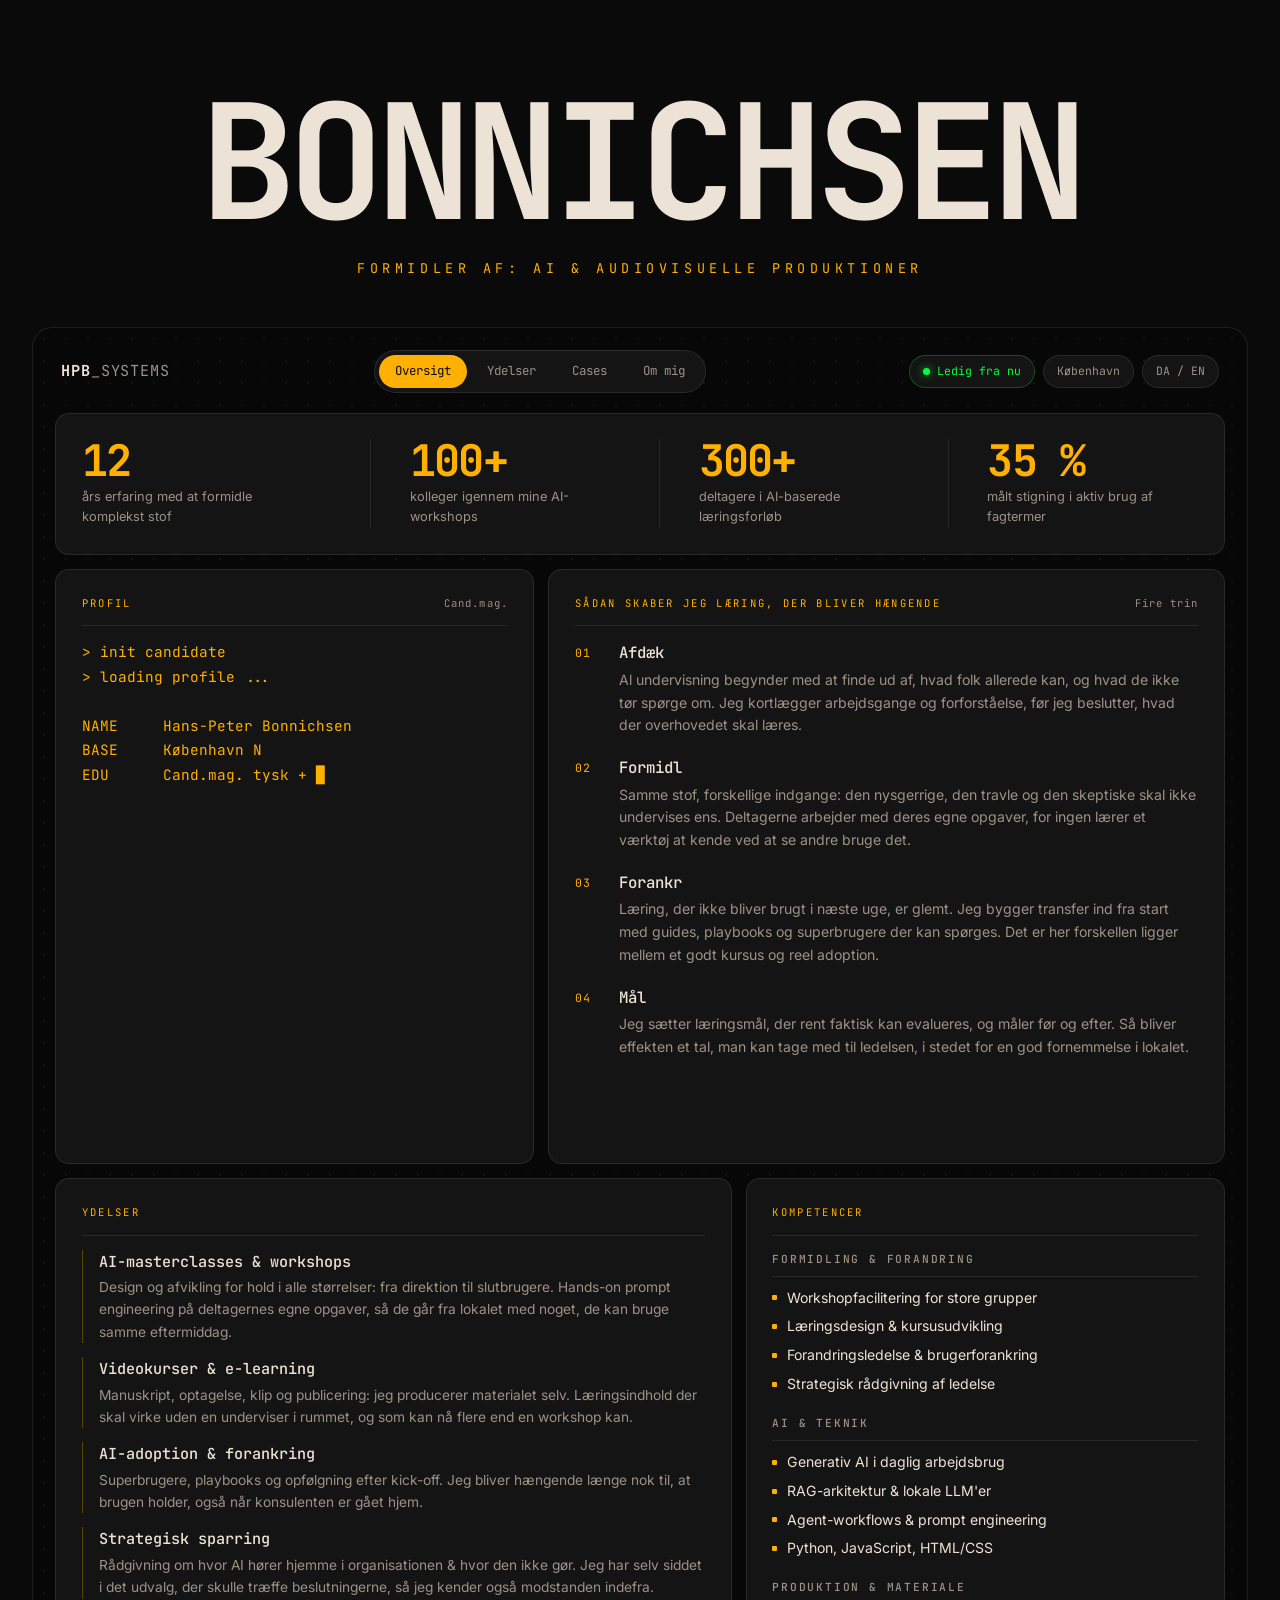
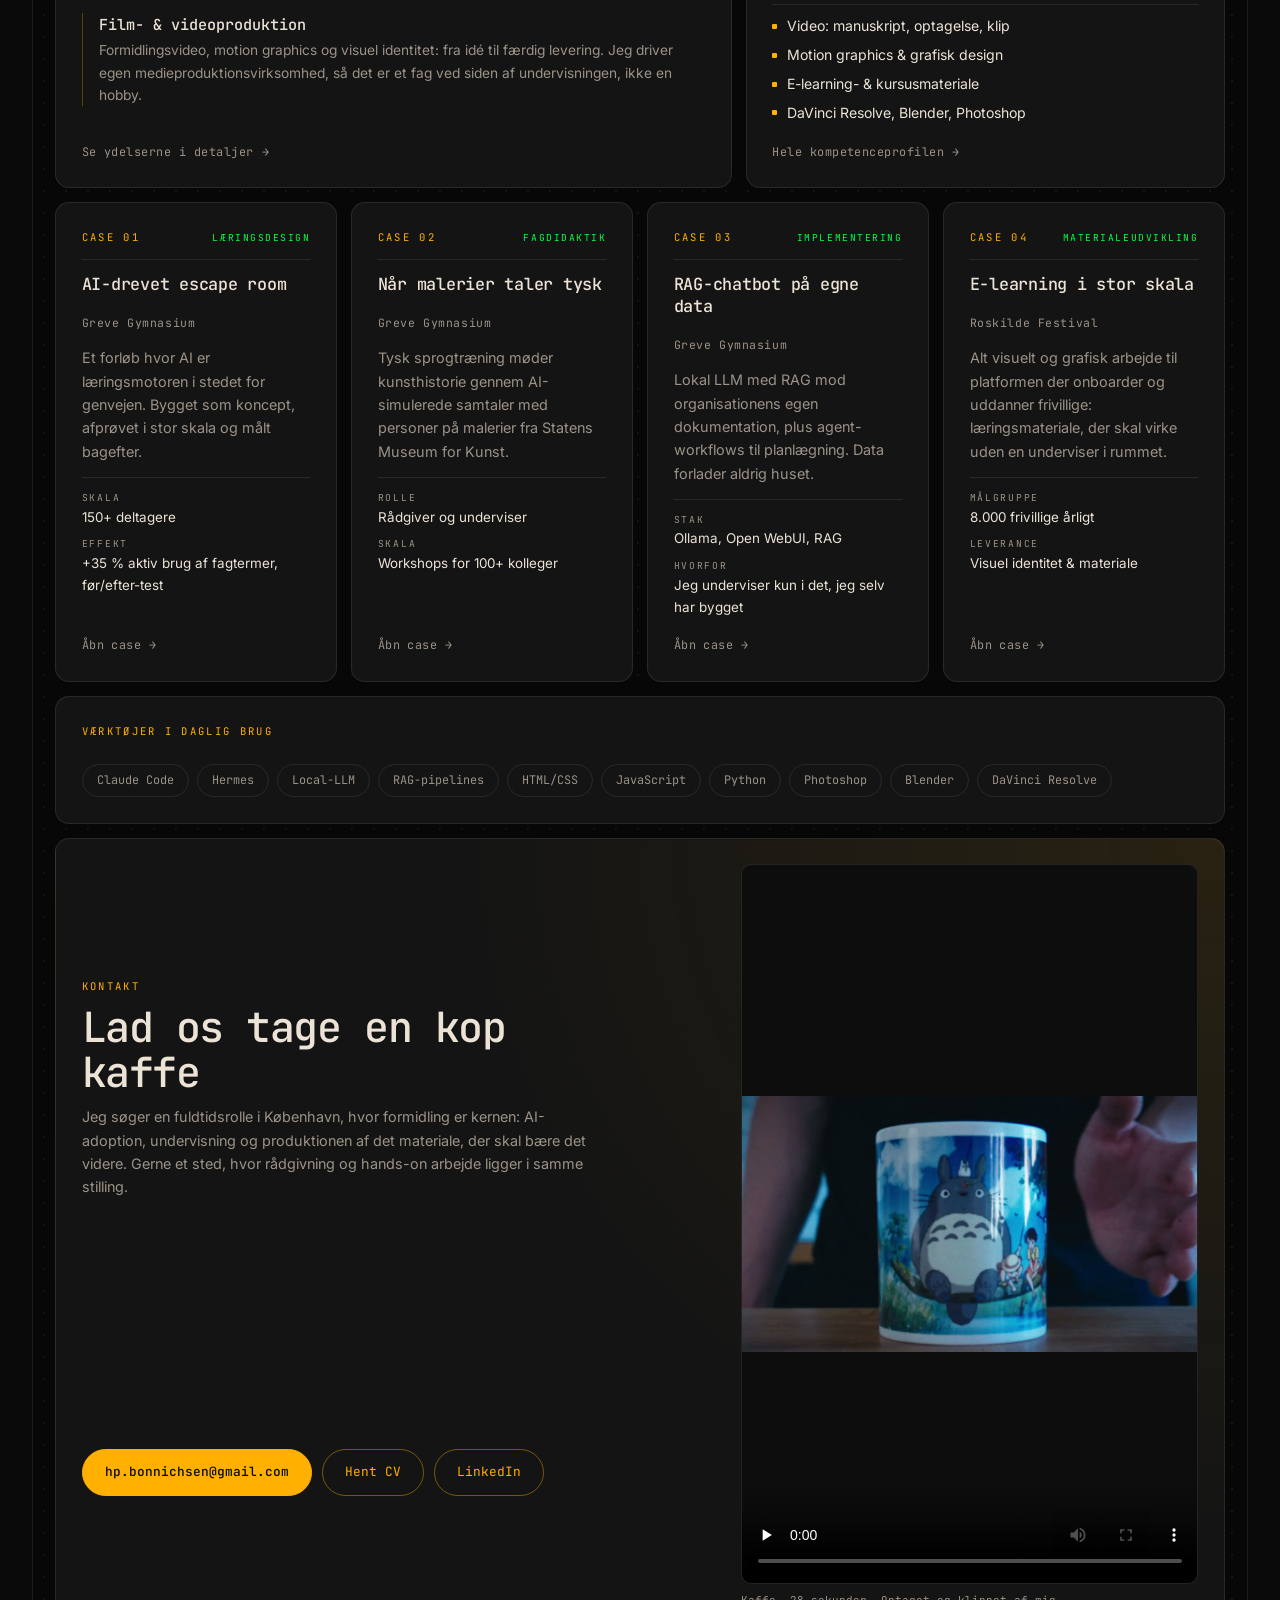
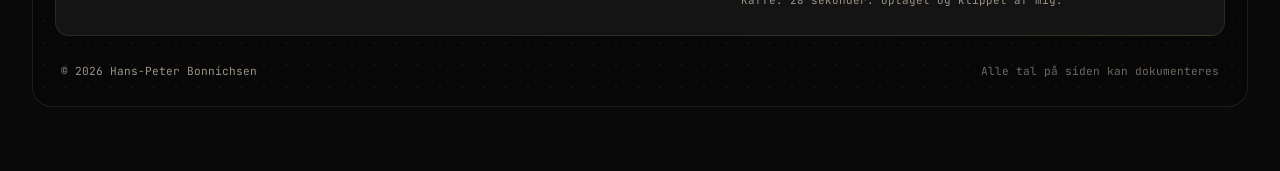
==== commit 4366fe2d: "Kaffevideo fra release-asset, portræt på om-siden" ====
--- a/index.html
+++ b/index.html
@@ -365,23 +365,15 @@
             ligger i samme stilling.
           </p>
         </div>
-        <!-- Kaffevideoen. Videofilen ligger IKKE i repoet: læg den som asset på et
-             GitHub Release og sæt den direkte .mp4-URL ind nedenfor. Når URL'en er
-             på plads, slettes .video-ph og kommentaren omkring <video> fjernes.
+        <!-- Videofilen ligger bevidst uden for repoet, som asset på et GitHub
+             Release. preload="none" betyder at der ikke hentes ét byte, før
+             nogen trykker play. -->
         <figure class="contact__video">
-          <video controls preload="none" playsinline poster="assets/kaffe-poster.jpg">
-            <source src="URL_TIL_KAFFEVIDEO.mp4" type="video/mp4">
-            <a href="URL_TIL_KAFFEVIDEO.mp4">Hent videoen</a>
+          <video controls preload="none" playsinline poster="assets/kaffe-poster.jpg" width="1280" height="720">
+            <source src="https://github.com/hpbonnichsen/hpb_systems_portfolio/releases/download/media-v1/kaffe.mp4" type="video/mp4">
+            <a href="https://github.com/hpbonnichsen/hpb_systems_portfolio/releases/download/media-v1/kaffe.mp4">Hent videoen</a>
           </video>
-          <figcaption>Kaffe. Optaget og klippet af mig.</figcaption>
-        </figure>
-        -->
-        <figure class="contact__video">
-          <div class="video-ph">
-            <span class="video-ph__icon" aria-hidden="true">&#9654;</span>
-            <span class="video-ph__text">Kaffevideo kommer her</span>
-          </div>
-          <figcaption>Kaffe. Optaget og klippet af mig.</figcaption>
+          <figcaption>Kaffe. 28 sekunder. Optaget og klippet af mig.</figcaption>
         </figure>
 
         <div class="contact__actions">
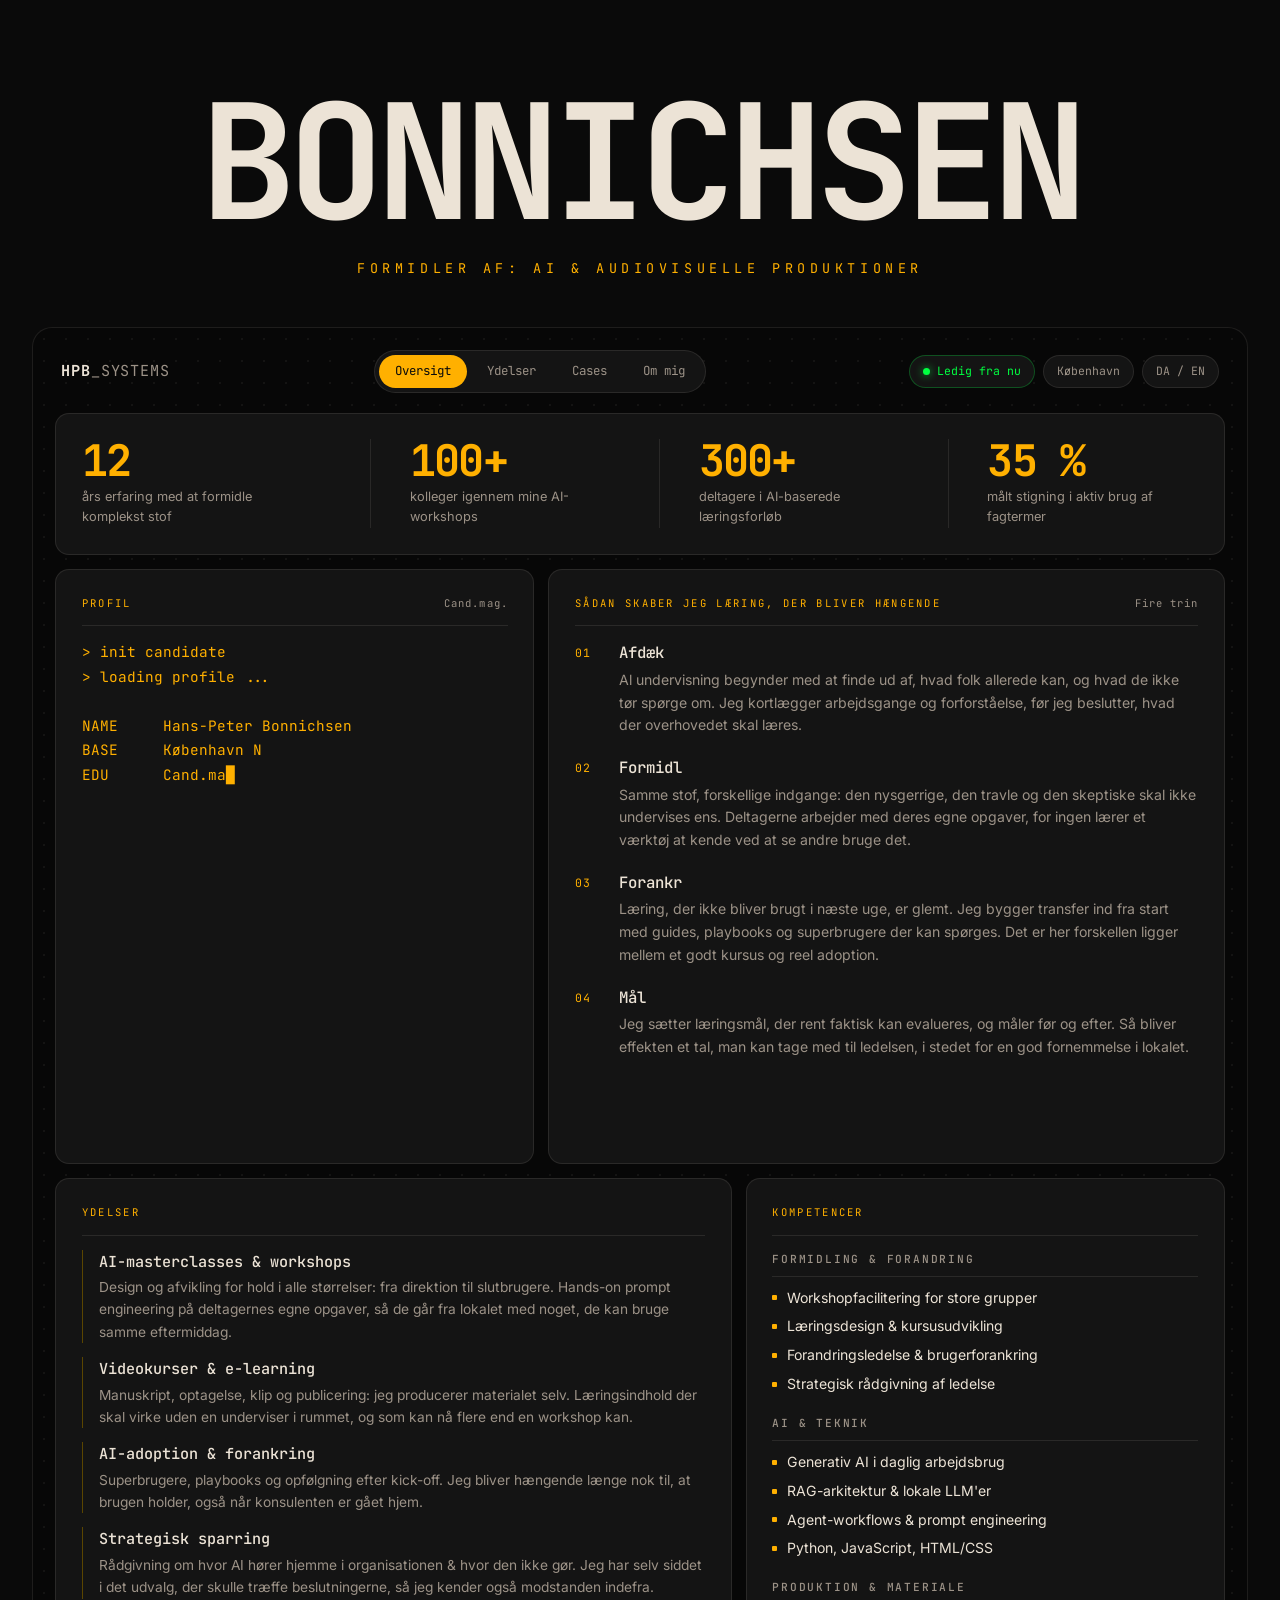
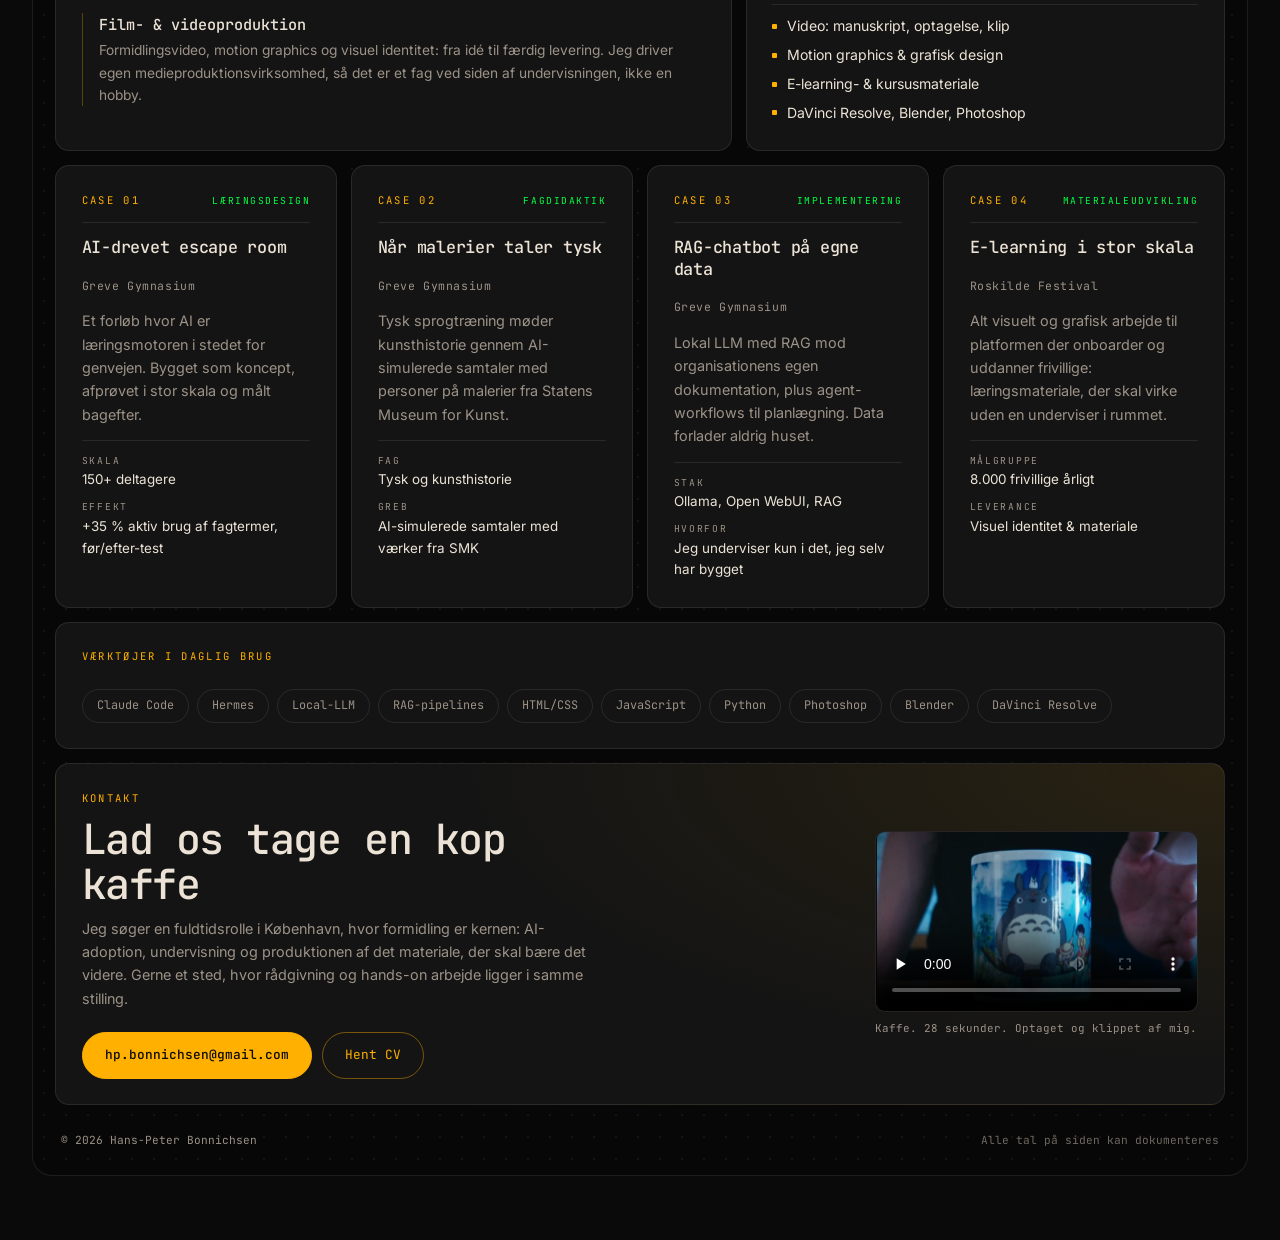
==== commit 42046903: "Klar til publicering: fjern døde links, ret case 02, ny repo-URL" ====
--- a/index.html
+++ b/index.html
@@ -30,8 +30,8 @@
 
       <ul class="topbar__nav">
         <li><a href="#dashboard" class="is-active" aria-current="page">Oversigt</a></li>
-        <li><a href="ydelser.html">Ydelser</a></li>
-        <li><a href="cases.html">Cases</a></li>
+        <li><a href="#ydelser">Ydelser</a></li>
+        <li><a href="#cases">Cases</a></li>
         <li><a href="om.html">Om mig</a></li>
       </ul>
 
@@ -173,7 +173,7 @@
       </section>
 
       <!-- Ydelser -->
-      <a class="card card--services" href="ydelser.html" data-reveal>
+      <section class="card card--services" id="ydelser" data-reveal>
         <div class="card__head">
           <span class="card__label">Ydelser</span>
         </div>
@@ -220,12 +220,10 @@
             </p>
           </li>
         </ul>
-
-        <span class="card__cta">Se ydelserne i detaljer<span class="arrow" aria-hidden="true">→</span></span>
-      </a>
+      </section>
 
       <!-- Kompetencer -->
-      <a class="card card--skills" href="kompetencer.html" data-reveal>
+      <section class="card card--skills" data-reveal>
         <div class="card__head">
           <span class="card__label">Kompetencer</span>
         </div>
@@ -259,12 +257,10 @@
             <li>DaVinci Resolve, Blender, Photoshop</li>
           </ul>
         </div>
-
-        <span class="card__cta">Hele kompetenceprofilen<span class="arrow" aria-hidden="true">→</span></span>
-      </a>
+      </section>
 
       <!-- Cases -->
-      <a class="card card--case" href="cases/escape-room.html" data-reveal>
+      <article class="card card--case" id="cases" data-reveal>
         <div class="card__head">
           <span class="card__label">Case 01</span>
           <span class="tag">Læringsdesign</span>
@@ -279,10 +275,9 @@
           <div><dt>Skala</dt><dd>150+ deltagere</dd></div>
           <div><dt>Effekt</dt><dd class="facts__hi">+35 % aktiv brug af fagtermer, før/efter-test</dd></div>
         </dl>
-        <span class="card__cta">Åbn case<span class="arrow" aria-hidden="true">→</span></span>
-      </a>
-
-      <a class="card card--case" href="cases/ai-strategi.html" data-reveal>
+      </article>
+
+      <article class="card card--case" data-reveal>
         <div class="card__head">
           <span class="card__label">Case 02</span>
           <span class="tag">Fagdidaktik</span>
@@ -294,13 +289,12 @@
           med personer på malerier fra Statens Museum for Kunst.
         </p>
         <dl class="facts">
-          <div><dt>Rolle</dt><dd>Rådgiver og underviser</dd></div>
-          <div><dt>Skala</dt><dd class="facts__hi">Workshops for 100+ kolleger</dd></div>
+          <div><dt>Fag</dt><dd>Tysk og kunsthistorie</dd></div>
+          <div><dt>Greb</dt><dd class="facts__hi">AI-simulerede samtaler med værker fra SMK</dd></div>
         </dl>
-        <span class="card__cta">Åbn case<span class="arrow" aria-hidden="true">→</span></span>
-      </a>
-
-      <a class="card card--case" href="cases/rag-chatbot.html" data-reveal>
+      </article>
+
+      <article class="card card--case" data-reveal>
         <div class="card__head">
           <span class="card__label">Case 03</span>
           <span class="tag">Implementering</span>
@@ -315,10 +309,9 @@
           <div><dt>Stak</dt><dd>Ollama, Open WebUI, RAG</dd></div>
           <div><dt>Hvorfor</dt><dd class="facts__hi">Jeg underviser kun i det, jeg selv har bygget</dd></div>
         </dl>
-        <span class="card__cta">Åbn case<span class="arrow" aria-hidden="true">→</span></span>
-      </a>
-
-      <a class="card card--case" href="cases/roskilde-elearning.html" data-reveal>
+      </article>
+
+      <article class="card card--case" data-reveal>
         <div class="card__head">
           <span class="card__label">Case 04</span>
           <span class="tag">Materialeudvikling</span>
@@ -333,8 +326,7 @@
           <div><dt>Målgruppe</dt><dd class="facts__hi">8.000 frivillige årligt</dd></div>
           <div><dt>Leverance</dt><dd>Visuel identitet &amp; materiale</dd></div>
         </dl>
-        <span class="card__cta">Åbn case<span class="arrow" aria-hidden="true">→</span></span>
-      </a>
+      </article>
 
       <!-- Værktøjsstribe -->
       <section class="card card--tools" aria-label="Værktøjer" data-reveal>
@@ -370,8 +362,8 @@
              nogen trykker play. -->
         <figure class="contact__video">
           <video controls preload="none" playsinline poster="assets/kaffe-poster.jpg" width="1280" height="720">
-            <source src="https://github.com/hpbonnichsen/hpb_systems_portfolio/releases/download/media-v1/kaffe.mp4" type="video/mp4">
-            <a href="https://github.com/hpbonnichsen/hpb_systems_portfolio/releases/download/media-v1/kaffe.mp4">Hent videoen</a>
+            <source src="https://github.com/hpbonnichsen/hpbonnichsen.github.io/releases/download/media-v1/kaffe.mp4" type="video/mp4">
+            <a href="https://github.com/hpbonnichsen/hpbonnichsen.github.io/releases/download/media-v1/kaffe.mp4">Hent videoen</a>
           </video>
           <figcaption>Kaffe. 28 sekunder. Optaget og klippet af mig.</figcaption>
         </figure>
@@ -380,8 +372,6 @@
           <a class="btn btn--primary" href="mailto:hp.bonnichsen@gmail.com">hp.bonnichsen@gmail.com</a>
           <!-- TODO: læg CV'et i assets/ -->
           <a class="btn" href="assets/hpb_cv.pdf" download>Hent CV</a>
-          <!-- TODO: indsæt din LinkedIn-URL -->
-          <a class="btn" href="#">LinkedIn</a>
         </div>
       </section>
 
--- a/css/style.css
+++ b/css/style.css
@@ -432,7 +432,7 @@
 
 .card--contact {
   display: grid;
-  grid-template-columns: minmax(0, 1.15fr) minmax(0, 0.85fr);
+  grid-template-columns: minmax(0, 1.4fr) minmax(0, 0.6fr);
   align-items: center;
   gap: 22px 40px;
   background:
@@ -520,9 +520,13 @@
 
 .contact__video { margin: 0; display: flex; flex-direction: column; gap: 8px; }
 
+/* height: auto er nødvendig. width/height-attributterne på <video> sætter en
+   fast pixelhøjde, og aspect-ratio gælder kun når én dimension er auto. */
 .contact__video video,
 .video-ph {
+  display: block;
   width: 100%;
+  height: auto;
   aspect-ratio: 16 / 9;
   border: 1px solid var(--line);
   border-radius: 10px;
@@ -606,8 +610,56 @@
   color: var(--ink);
 }
 
-.chapter__body { display: grid; grid-template-columns: minmax(0, 1fr) minmax(0, 320px); gap: 32px; align-items: start; }
-.chapter__body--plain { grid-template-columns: minmax(0, 1fr); }
+/* Tekstspalten er låst til læsbar bredde, og margenspalten holder det, der
+   ellers ville have efterladt siden halvtom: portræt, pull-quotes, billeder.
+   Luften lægger sig imellem de to i stedet for bag ved teksten. */
+.chapter__body {
+  display: grid;
+  grid-template-columns: minmax(0, 68ch) minmax(0, 340px);
+  justify-content: space-between;
+  gap: 40px;
+  align-items: start;
+}
+.chapter__body--plain { grid-template-columns: minmax(0, 68ch); }
+
+/* Galleriet går på tværs af begge spalter. */
+.chapter__body .gallery { grid-column: 1 / -1; }
+
+.chapter__aside { align-self: stretch; display: grid; gap: 22px; align-content: start; }
+
+.pullquote {
+  margin: 0;
+  padding-left: 18px;
+  border-left: 2px solid var(--amber-hot);
+  font-family: var(--font-mono);
+  font-size: 1.02rem;
+  line-height: 1.45;
+  letter-spacing: -0.01em;
+  color: var(--amber-hot);
+}
+
+/* Faktablok i margenen. Samme dashboard-idiom som forsiden, så margenspalten
+   bærer sin egen vægt i stedet for at stå tom under pull-quoten. */
+.sidenote {
+  display: grid;
+  gap: 12px;
+  padding: 18px;
+  border: 1px solid var(--line);
+  border-radius: 10px;
+  background: #101010;
+}
+
+.sidenote__label {
+  font-family: var(--font-mono);
+  font-size: 0.62rem;
+  letter-spacing: 0.22em;
+  text-transform: uppercase;
+  color: var(--ink-dim);
+}
+
+.sidenote .facts { padding-top: 0; border-top: none; gap: 10px; }
+.sidenote .tools { gap: 6px; }
+.sidenote .tools li { padding: 5px 11px; font-size: 0.68rem; }
 
 .prose { display: grid; gap: 14px; max-width: 68ch; }
 .prose p { font-size: 0.96rem; color: var(--ink); }
@@ -623,6 +675,9 @@
   font-size: 0.68rem;
   color: var(--ink-dim);
 }
+
+/* Figur midt i en brødtekst: skal ikke fylde hele spaltebredden. */
+.figure--inline { max-width: 420px; margin: 4px 0; }
 
 .ph {
   display: grid;
@@ -646,6 +701,19 @@
   grid-template-columns: repeat(auto-fit, minmax(160px, 1fr));
   gap: 12px;
   margin-top: 18px;
+}
+
+/* Kvadratisk beskæring i browseren, så billeder i forskellige formater stadig
+   giver en ren række. Originalerne røres ikke. */
+.gallery .figure img {
+  aspect-ratio: 1 / 1;
+  object-fit: cover;
+}
+
+/* Plakater og andet, der ikke tåler beskæring: vis hele værket inde i feltet. */
+.gallery .figure--whole img {
+  object-fit: contain;
+  background: #0d0d0d;
 }
 
 /* ── Footer ───────────────────────────────────────────────────────────── */
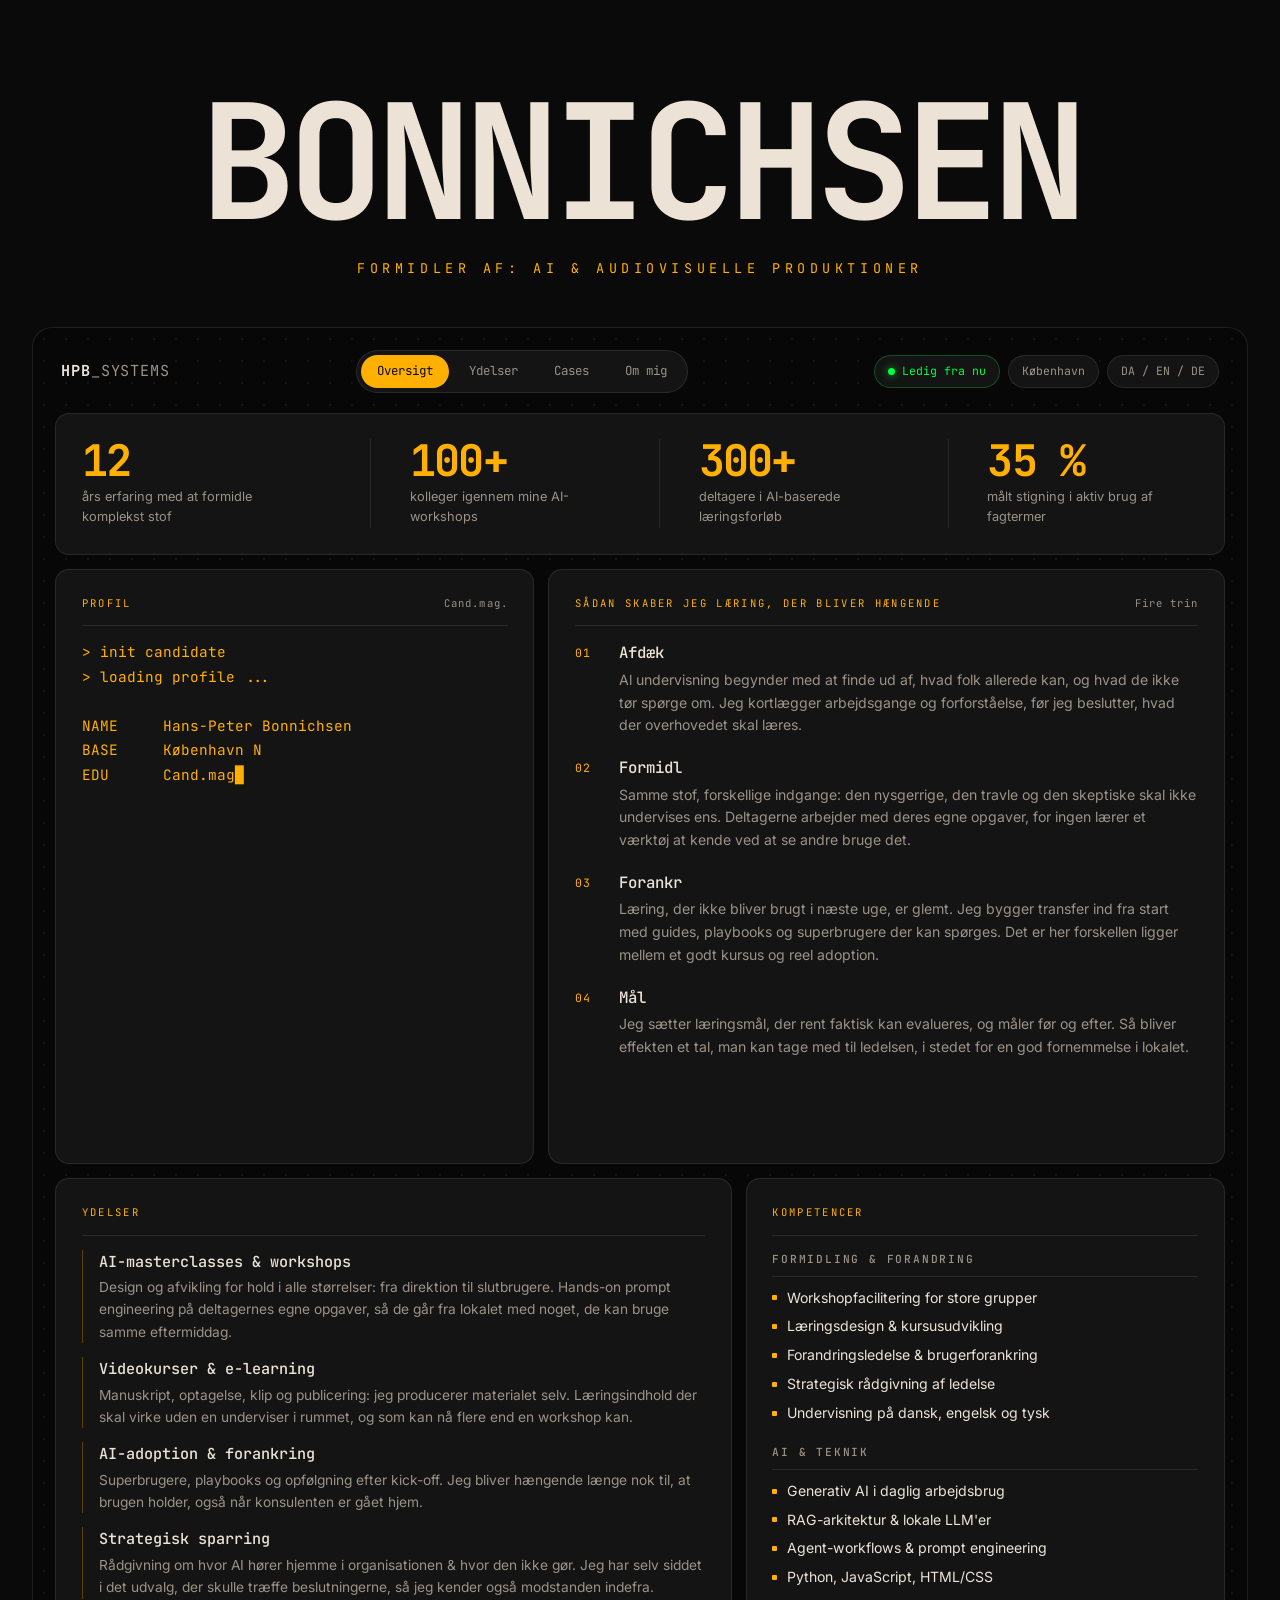
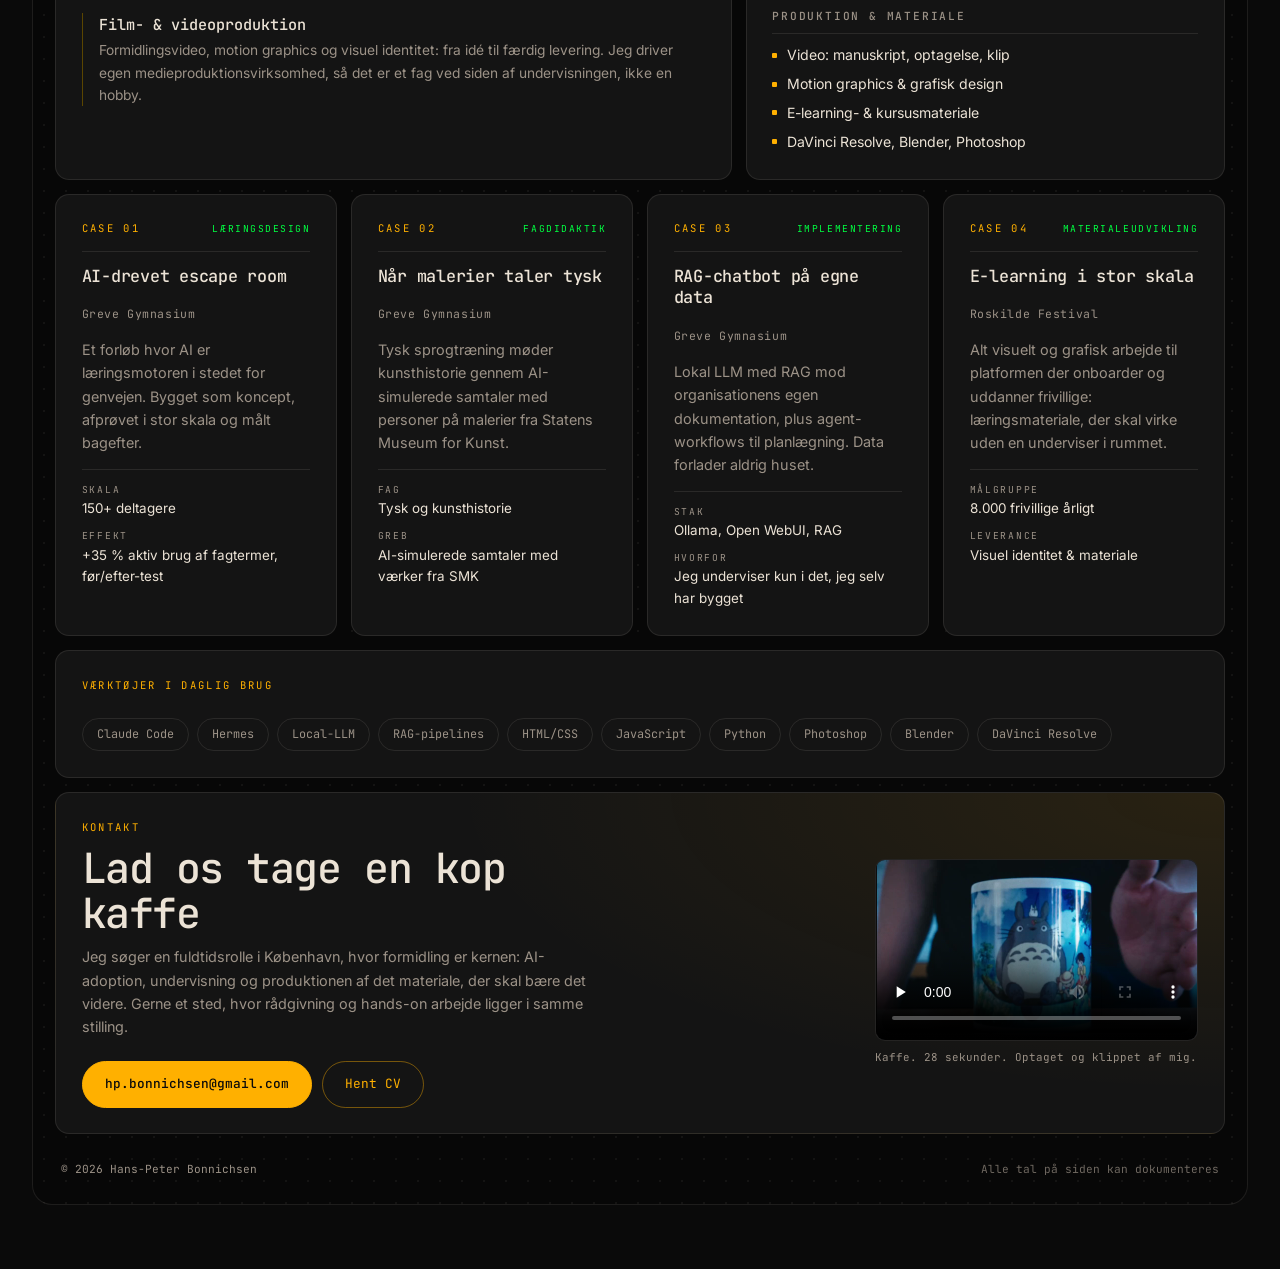
==== commit 6bc5fac1: "Tv-kanal, mediefag og tysk med på siden" ====
--- a/index.html
+++ b/index.html
@@ -38,7 +38,7 @@
       <div class="topbar__status">
         <span class="chip chip--live"><span class="dot" aria-hidden="true"></span>Ledig fra nu</span>
         <span class="chip">København</span>
-        <span class="chip">DA / EN</span>
+        <span class="chip">DA / EN / DE</span>
       </div>
     </nav>
 
@@ -235,6 +235,7 @@
             <li>Læringsdesign &amp; kursusudvikling</li>
             <li>Forandringsledelse &amp; brugerforankring</li>
             <li>Strategisk rådgivning af ledelse</li>
+            <li>Undervisning på dansk, engelsk og tysk</li>
           </ul>
         </div>
 
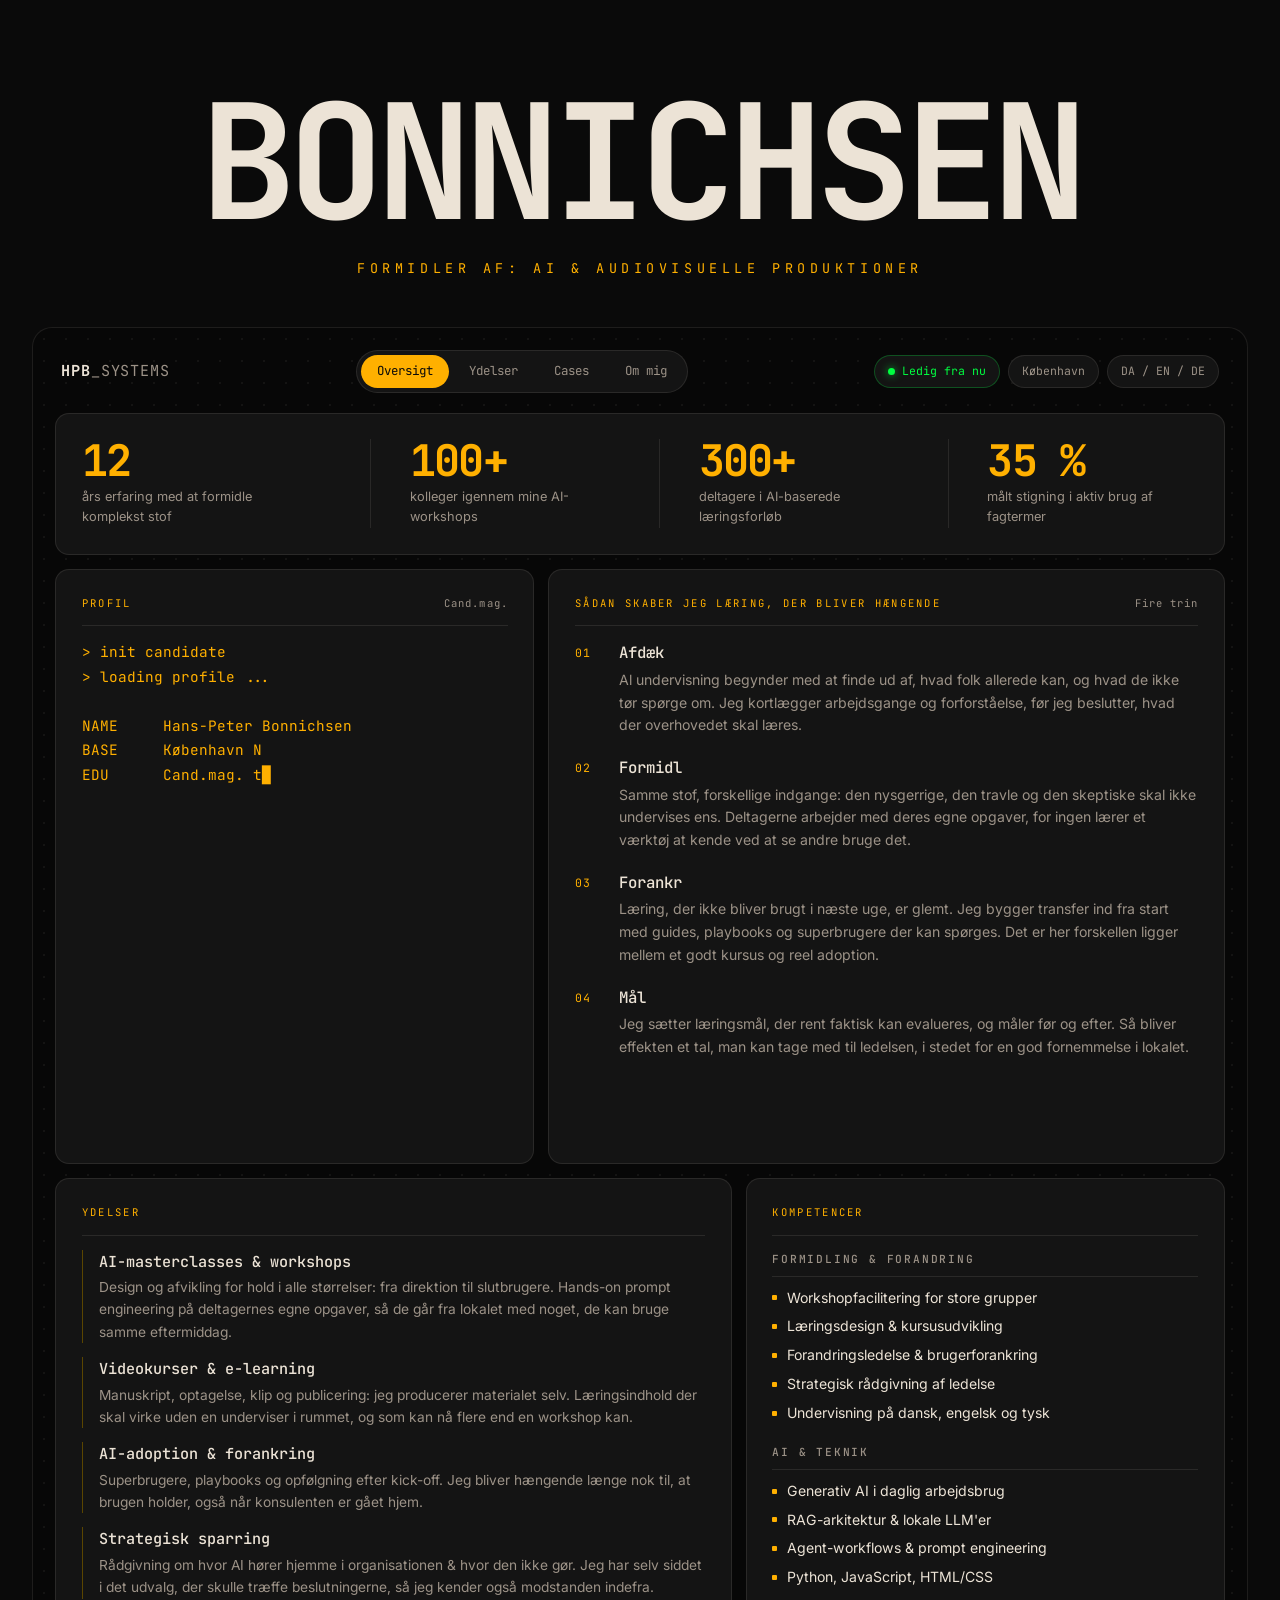
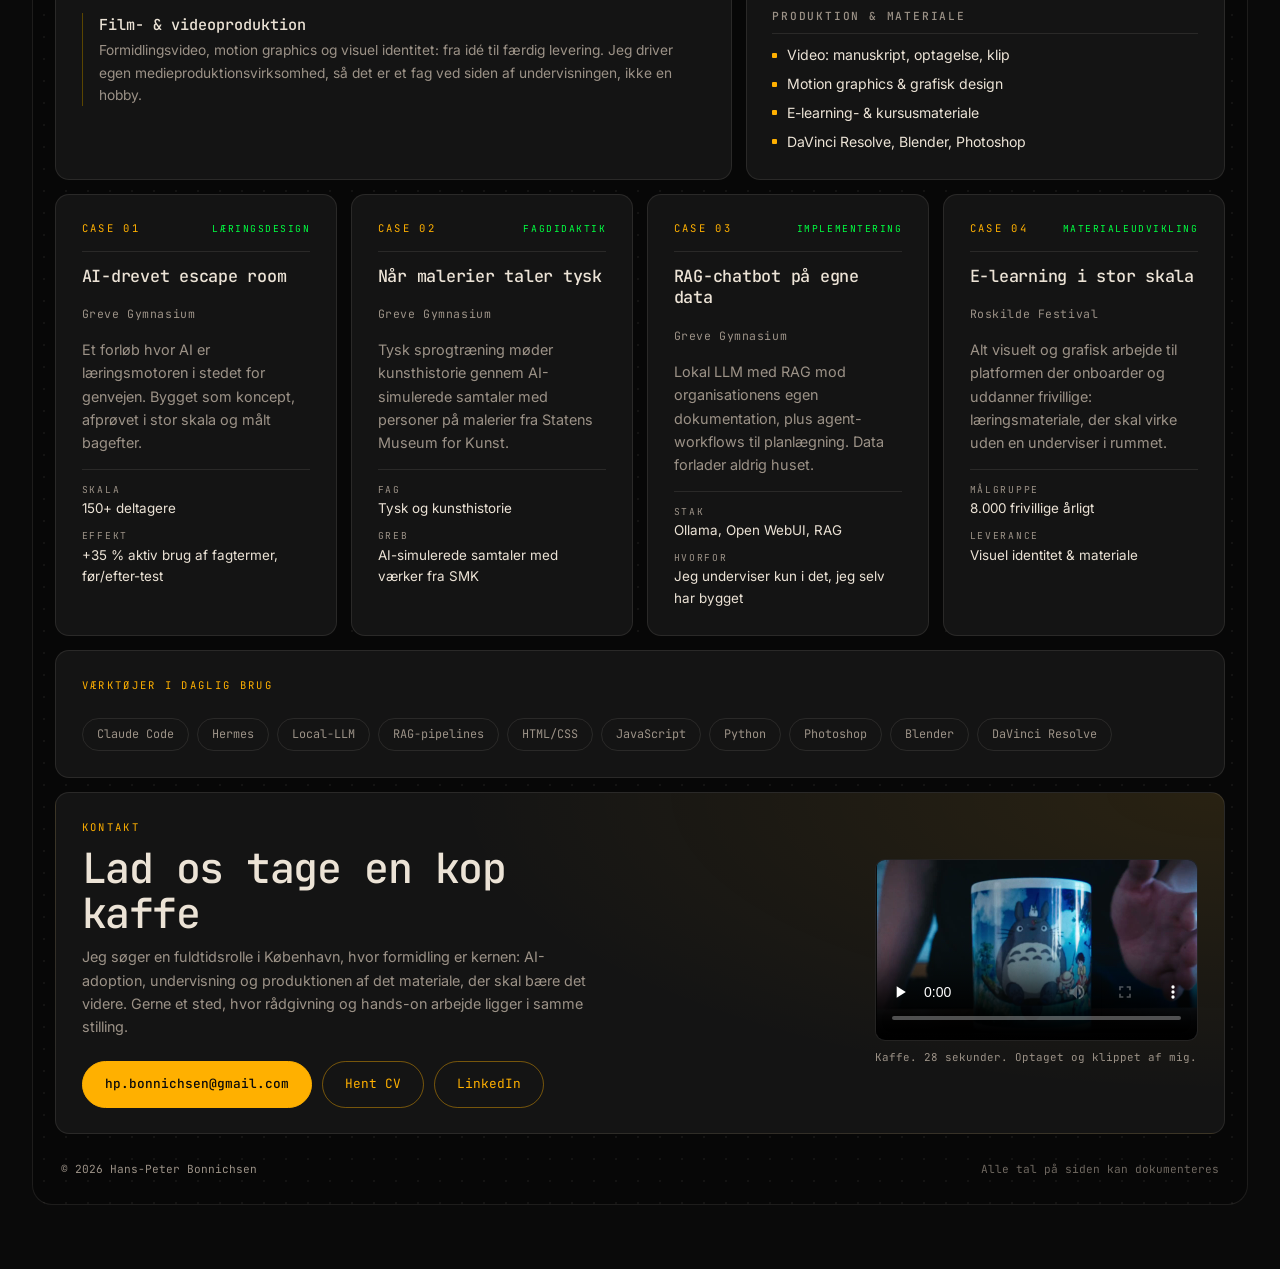
==== commit c07b0178: "LinkedIn-links, tv-kanal, mediefag og tysk" ====
--- a/index.html
+++ b/index.html
@@ -373,6 +373,7 @@
           <a class="btn btn--primary" href="mailto:hp.bonnichsen@gmail.com">hp.bonnichsen@gmail.com</a>
           <!-- TODO: læg CV'et i assets/ -->
           <a class="btn" href="assets/hpb_cv.pdf" download>Hent CV</a>
+          <a class="btn" href="https://www.linkedin.com/in/hpbonnichsen" target="_blank" rel="noopener noreferrer">LinkedIn</a>
         </div>
       </section>
 
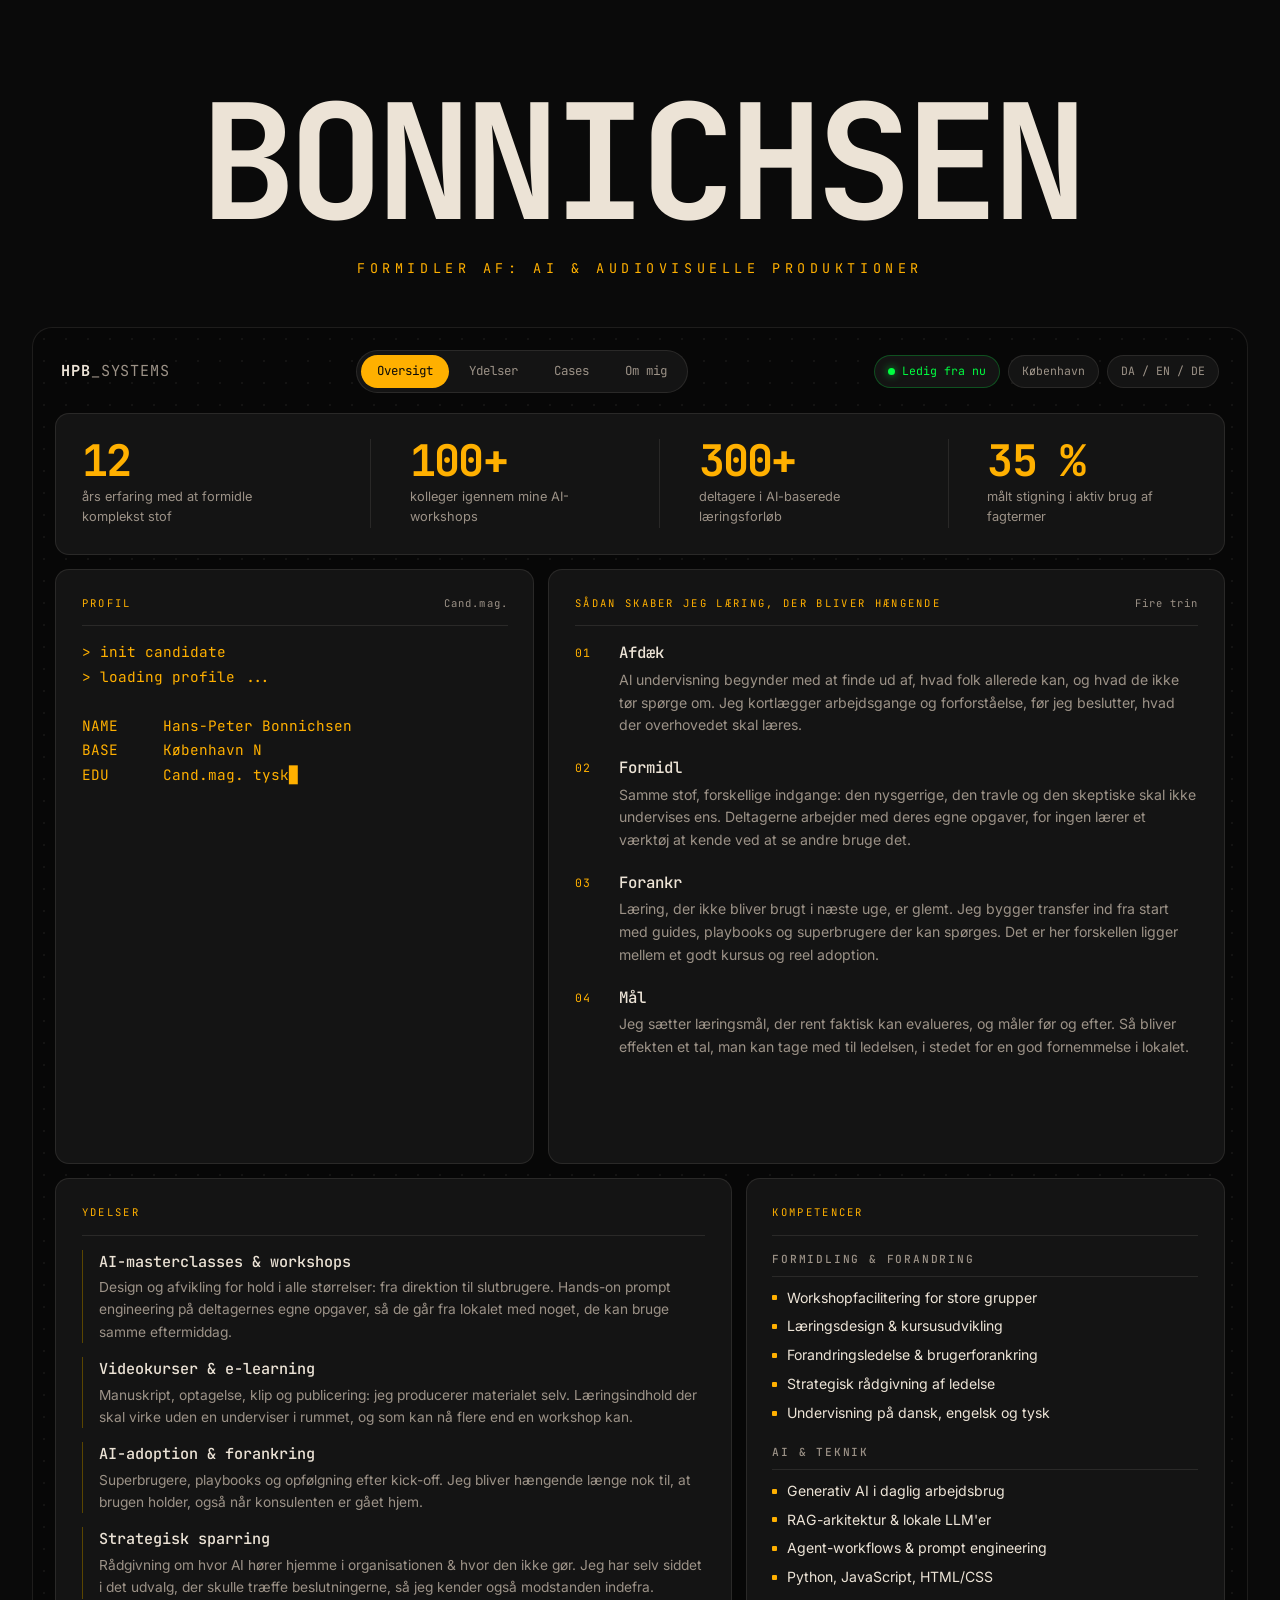
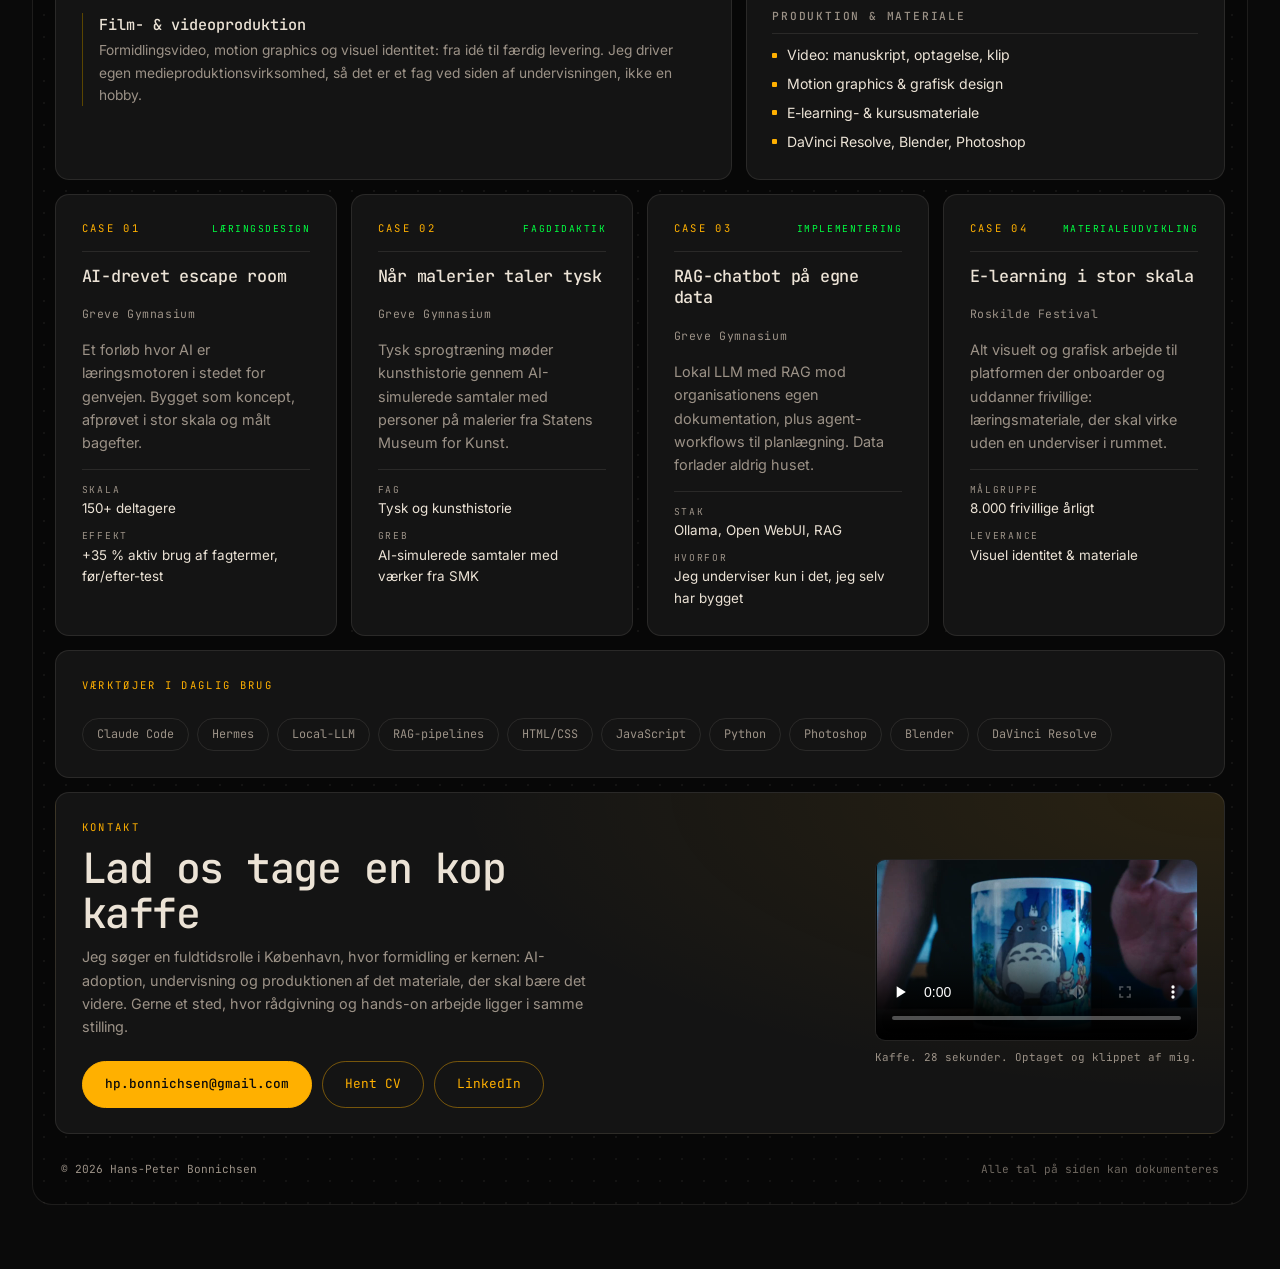
==== commit cc8edb20: "Ret uddannelse: påbegyndt master i informatik, ikke kandidat" ====
--- a/index.html
+++ b/index.html
@@ -108,7 +108,7 @@
           siden mellem billede og betydning, nu mellem det en model kan, og det en
           medarbejder har brug for. Øvelsen er den samme hver gang. Find ud af hvad
           modtageren allerede kan, og byg broen derfra. Cand.mag. i tysk og film- og
-          medievidenskab, master i informatik undervejs, tolv år som underviser og
+          medievidenskab, påbegyndt master i informatik, tolv år som underviser og
           egen medieproduktionsvirksomhed.
         </p>
 
